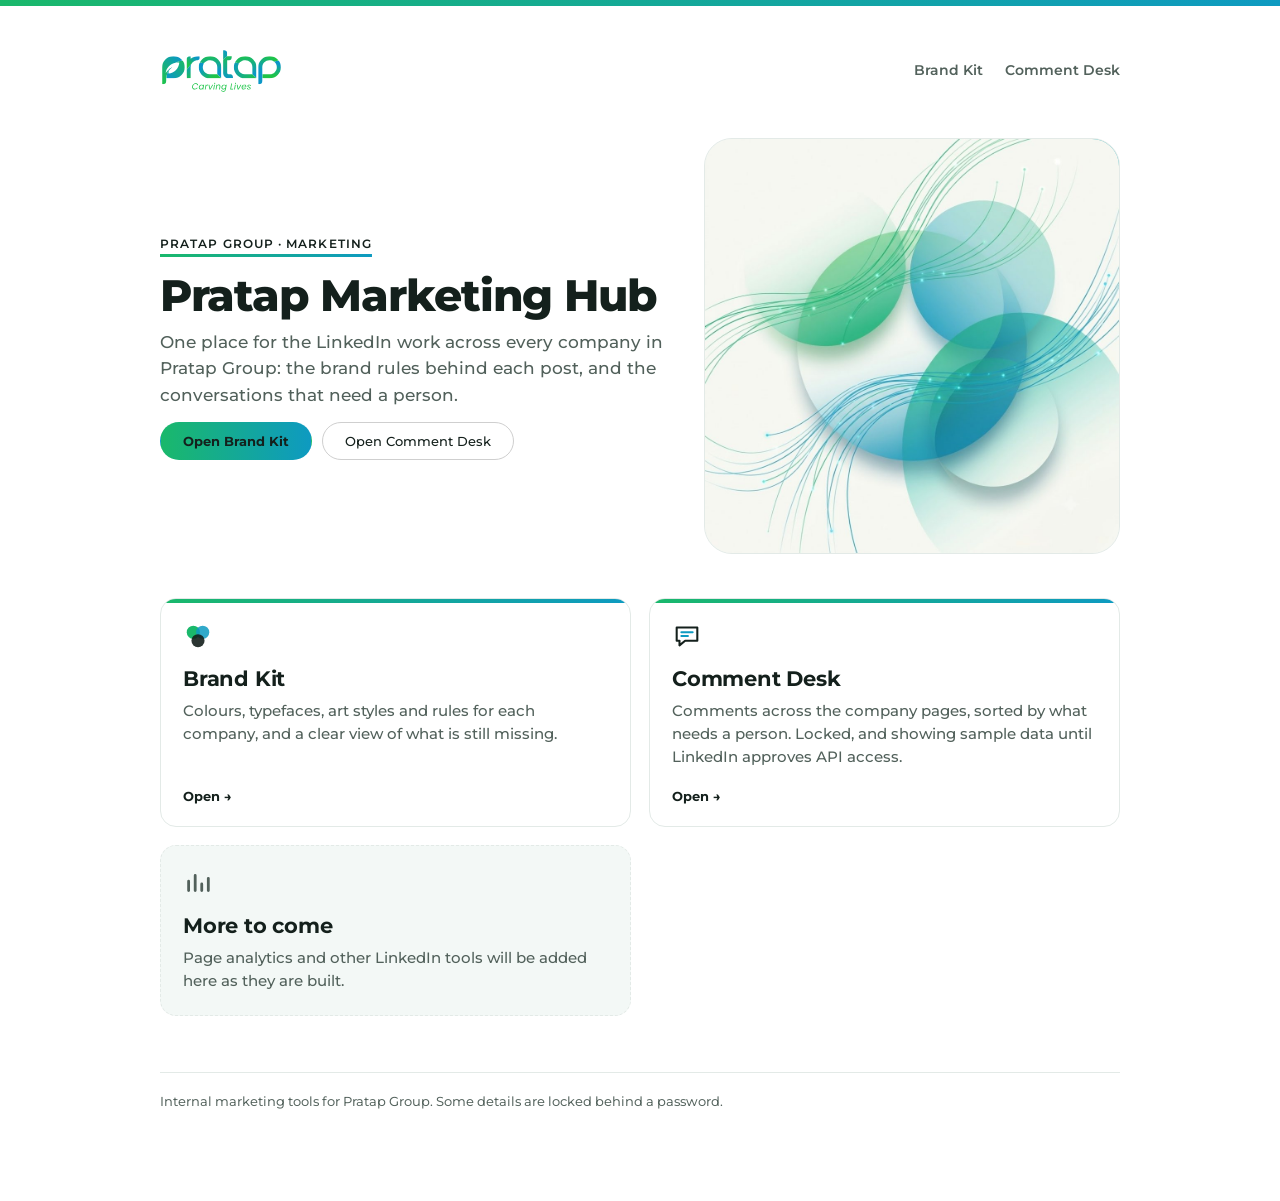
==== index.html @ a1825771 "Cache-bust assets Co-Authored-By: Claude Sonnet 5.5 <noreply@anthropic.com> Claude-Session: https://" ====
<!doctype html>
<html lang="en"><head><meta charset="utf-8"><meta name="viewport" content="width=device-width,initial-scale=1">
<title>Pratap Marketing Hub</title>
<meta name="robots" content="noindex">
<link rel="preconnect" href="https://fonts.googleapis.com"><link rel="preconnect" href="https://fonts.gstatic.com" crossorigin>
<link rel="stylesheet" href="https://fonts.googleapis.com/css2?family=IBM+Plex+Mono:wght@400;500&family=Montserrat:wght@400;500;600;700;800&display=swap">
<link rel="stylesheet" href="assets/site.css?v=3">
</head><body>
<nav class="nav" aria-label="Site"><a class="brand" href="index.html" aria-label="Pratap Marketing Hub home"><img src="assets/pratap-logo.svg?v=3" alt="Pratap Group, Carving Lives"><span class="sr">Marketing Hub</span></a><a href="brand-kit.html">Brand Kit</a><a href="comment-desk.html">Comment Desk</a></nav>
<main class="wrap">
 <section class="hero">
  <div>
   <span class="kicker">Pratap Group · Marketing</span>
   <h1>Pratap Marketing Hub</h1>
   <p class="sub">One place for the LinkedIn work across every company in Pratap Group: the brand rules behind each post, and the conversations that need a person.</p>
   <div class="actions"><a class="btn primary" href="brand-kit.html" style="text-decoration:none;padding:10px 22px">Open Brand Kit</a><a class="btn" href="comment-desk.html" style="text-decoration:none;padding:10px 22px">Open Comment Desk</a></div>
  </div>
  <div class="hero-art" aria-hidden="true"><i></i><i></i><i></i><i></i><img id="hero-img" src="assets/hero.jpg?v=3" alt="" onload="this.classList.add('ok')" onerror="this.remove()"></div>
 </section>
 <section class="grid2" aria-label="Pages">
  <a class="tile" href="brand-kit.html">
   <svg viewBox="0 0 32 32" fill="none" aria-hidden="true"><circle cx="11" cy="12" r="7" fill="#1AB86B"/><circle cx="21" cy="12" r="7" fill="#0E9AC1" opacity=".85"/><circle cx="16" cy="21" r="7" fill="#14201C" opacity=".9"/></svg>
   <h2>Brand Kit</h2>
   <p>Colours, typefaces, art styles and rules for each company, and a clear view of what is still missing.</p>
   <span class="go">Open →</span>
  </a>
  <a class="tile" href="comment-desk.html">
   <svg viewBox="0 0 32 32" fill="none" aria-hidden="true"><path d="M5 7h22v14H14l-6 5v-5H5z" stroke="#14201C" stroke-width="2.2" stroke-linejoin="round"/><path d="M10 12h12M10 16h7" stroke="#0E9AC1" stroke-width="2.2" stroke-linecap="round"/></svg>
   <h2>Comment Desk</h2>
   <p>Comments across the company pages, sorted by what needs a person. Locked, and showing sample data until LinkedIn approves API access.</p>
   <span class="go">Open →</span>
  </a>
  <div class="tile soon" aria-label="Coming later">
   <svg viewBox="0 0 32 32" fill="none" aria-hidden="true"><path d="M6 24V14M13 24V8M20 24V17M27 24V11" stroke="#52615B" stroke-width="3" stroke-linecap="round"/></svg>
   <h2>More to come</h2>
   <p>Page analytics and other LinkedIn tools will be added here as they are built.</p>
  </div>
 </section>
 <p class="foot">Internal marketing tools for Pratap Group. Some details are locked behind a password.</p>
</main>
</body></html>
---- assets/site.css ----
/* Layout concept: a single narrow reading column on white, like a long-form article. Serif for the words people wrote, sans for the controls, hairlines instead of boxes. One restrained green accent; red and amber appear only as small status dots. */
:root{
  color-scheme:light;
  --bg:#FFFFFF; --fg:#14201C; --muted:#52615B; --line:#E3EAE7; --soft:#F3F8F6; --chip:#EAF3EF;
  --green:#1AB86B; --azure:#0E9AC1; --grad:linear-gradient(90deg,#1AB86B,#0E9AC1);
  --accent:#1AB86B;
  --crit:#C2410C; --crit-bg:#FFF6F2;
  --warn:#A16207; --warn-bg:#FFFAEB;
  --ok:#0B7A47;
  --serif:"Telegraf","Montserrat",system-ui,sans-serif;
  --sans:"Telegraf","Montserrat",system-ui,sans-serif;
  --mono:"IBM Plex Mono",ui-monospace,monospace;
}
*{box-sizing:border-box}
body{
  margin:0; background:var(--bg); color:var(--fg);
  font:15px/1.55 var(--sans);
  padding-left:max(16px,env(safe-area-inset-left,0px));
  padding-right:max(16px,env(safe-area-inset-right,0px));
  padding-block:40px 80px;
}
.wrap{max-width:960px;margin:0 auto}
:focus-visible{outline:2px solid var(--fg);outline-offset:2px}
.top{padding-bottom:24px;border-bottom:1px solid var(--line)}
h1{font:700 38px/1.15 var(--serif);letter-spacing:-.02em;margin:0;text-wrap:balance}
.sub{font:400 19px/1.5 var(--serif);color:var(--muted);margin:10px 0 0;max-width:56ch}
.badge{display:inline-block;margin-top:14px;font:500 12px var(--mono);color:var(--muted)}
.badge::before{content:"";display:inline-block;width:6px;height:6px;border-radius:50%;background:var(--muted);margin-right:8px;vertical-align:middle}
.stats{display:flex;flex-wrap:wrap;gap:20px 40px;padding-block:24px;border-bottom:1px solid var(--line)}
.stat{min-width:0}
.stat b{display:block;font:600 34px/1.1 var(--serif);font-variant-numeric:tabular-nums}
.stat span{color:var(--muted);font-size:13px}
.stat.hot b{color:var(--crit)}
.chips{display:flex;flex-wrap:wrap;gap:2px 18px;padding-block:18px;border-bottom:1px solid var(--line);margin:0 0 8px}
.chip{font:500 14px var(--sans);background:none;color:var(--muted);border:0;border-bottom:2px solid transparent;padding:4px 0;cursor:pointer}
.chip span{font:12px var(--mono);margin-left:6px}
.chip:hover{color:var(--fg)}
.chip[aria-pressed="true"]{color:var(--fg);border-bottom-color:var(--fg)}
.cols{display:block}
.block-h{display:flex;flex-wrap:wrap;align-items:baseline;gap:4px 12px;margin-bottom:6px}
h2{font:700 24px/1.25 var(--serif);letter-spacing:-.01em;margin:0}
.count{font:500 13px var(--mono);color:var(--muted)}
.hint{color:var(--muted);font-size:14px;margin:0 0 4px;max-width:64ch}
.rows{border-top:1px solid var(--line)}
.row{padding:24px 0;border-bottom:1px solid var(--line)}
.empty{padding:20px 0;color:var(--muted)}
.meta{display:flex;flex-wrap:wrap;gap:6px 8px;align-items:center;font-size:13px;color:var(--muted)}
.meta strong{color:var(--fg);font-weight:600}
.who{margin:8px 0 0;font-size:13px;color:var(--muted)}
.text{font:400 19px/1.6 var(--serif);margin:12px 0;max-width:62ch;overflow-wrap:anywhere}
.pill{display:inline-flex;align-items:center;gap:7px;padding:2px 10px;border-radius:999px;font:500 12px var(--sans);background:var(--chip);color:var(--fg)}
.pill::before{content:"";width:6px;height:6px;border-radius:50%;background:var(--dot,var(--muted));flex:none}
.p-acc{--dot:#2F6FDE}
.p-ok{--dot:var(--ok)}
.p-warn{--dot:#D99A00}
.p-crit{--dot:var(--crit)}
.p-neu{--dot:#9A9A9A}
.dashed{background:none;border:1px dashed #BDBDBD}
.guide{display:grid;grid-template-columns:auto minmax(0,1fr);gap:4px 18px;font-size:14px;margin:14px 0;padding-top:12px;border-top:1px solid var(--line)}
.guide dt{color:var(--muted)}
.guide dd{margin:0}
.note{font-size:14px;border-radius:4px;padding:10px 14px;margin:12px 0;max-width:64ch}
.note.crit{background:var(--crit-bg);color:#7C2D12}
.note.warn{background:var(--warn-bg);color:#713F12}
.actions{display:flex;flex-wrap:wrap;gap:10px;align-items:center;margin-top:14px}
.btn{font:500 13px var(--sans);background:none;color:var(--fg);border:1px solid #CFCFCF;border-radius:999px;padding:6px 16px;cursor:pointer}
.btn:hover{border-color:var(--fg)}
.btn.primary{background:var(--fg);border-color:var(--fg);color:#FFFFFF}
.btn:disabled{opacity:.5;cursor:not-allowed}
.linkbtn{font:inherit;color:var(--fg);background:none;border:0;padding:0;text-decoration:underline;text-underline-offset:3px;cursor:pointer}
input[type=text],select,textarea{font:14px var(--sans);background:var(--bg);color:var(--fg);border:1px solid var(--line);border-radius:4px;padding:8px 12px;min-width:0}
input[type=text]:focus,select:focus,textarea:focus{border-color:var(--fg)}
input[type=text]{flex:1 1 220px}
textarea{width:100%;min-height:72px;resize:vertical;font:16px/1.5 var(--serif)}
.form{display:flex;flex-wrap:wrap;gap:10px;margin-top:12px}
.mono{font-family:var(--mono);font-size:12px}
details.fold{border-bottom:1px solid var(--line)}
details.fold>summary{padding:16px 0;cursor:pointer;display:flex;gap:12px;align-items:center;list-style:none}
details.fold>summary::-webkit-details-marker{display:none}
details.fold>summary::after{content:"+";margin-left:auto;color:var(--muted);font:400 20px/1 var(--sans)}
details.fold[open]>summary::after{content:"–"}
.frow{padding:10px 0;border-top:1px solid var(--line);display:grid;grid-template-columns:150px minmax(0,1fr) auto;gap:4px 14px;font-size:14px}
.frow span:nth-child(2){font-family:var(--serif);font-size:16px}
.frow .pg{color:var(--muted)}
.frow .cf{font:12px var(--mono);color:var(--muted)}
@media (max-width:560px){.frow{grid-template-columns:minmax(0,1fr)}}
.spot{padding-top:6px}
.spot-item{padding:18px 0;border-top:1px solid var(--line)}
.spot-item:first-of-type{border-top:0}
.scroll{overflow-x:auto;border-top:1px solid var(--line)}
table{border-collapse:collapse;width:100%;min-width:640px;font-size:14px}
th{font:600 11px var(--sans);text-transform:uppercase;letter-spacing:.07em;color:var(--muted);text-align:left;padding:12px 12px 12px 0;border-bottom:1px solid var(--line)}
td{padding:12px 12px 12px 0;border-bottom:1px solid var(--line);vertical-align:top}
aside{margin-top:44px;border-top:1px solid var(--line)}
aside .panel{border-bottom:1px solid var(--line)}
aside summary{padding:18px 0;cursor:pointer;font:700 20px var(--serif);list-style:none;display:flex;align-items:center}
aside summary::-webkit-details-marker{display:none}
aside summary::after{content:"+";margin-left:auto;color:var(--muted);font:400 20px/1 var(--sans)}
aside details[open]>summary::after{content:"–"}
aside .pbody{padding:0 0 22px;font-size:14px}
.kws{display:flex;flex-wrap:wrap;gap:8px;margin:12px 0}
.kw{display:inline-flex;align-items:center;gap:4px;background:var(--chip);color:var(--fg);border-radius:999px;padding:2px 4px 2px 12px;font-size:13px;font-weight:500}
.kw button{border:0;background:none;color:var(--muted);cursor:pointer;font-size:16px;line-height:1;padding:0 8px}
.kw button:hover{color:var(--fg)}
.lib-entry{margin-top:14px}
.lib-entry label{display:block;font-weight:600;margin-bottom:6px}
ul.rules{margin:10px 0 0;padding-left:18px;display:grid;gap:8px}
@media (max-width:560px){h1{font-size:30px}.text{font-size:18px}}
.block{margin-top:0}
details.sec{border-bottom:1px solid var(--line);padding:22px 0}
details.sec>summary{list-style:none;cursor:pointer;margin-bottom:0}
details.sec>summary::-webkit-details-marker{display:none}
details.sec[open]>summary{margin-bottom:6px}
.tog{margin-left:auto;align-self:center;font:500 13px var(--sans);border:1px solid #CFCFCF;border-radius:999px;padding:4px 14px}
.tog::after{content:"Expand"}
details.sec[open] .tog::after{content:"Collapse"}
details.sec>summary:hover .tog{border-color:var(--fg)}
details.sec>summary:focus-visible{outline:2px solid var(--fg);outline-offset:4px}
.sw{display:inline-block;width:14px;height:14px;border-radius:3px;border:1px solid #D4D4D4;vertical-align:-2px;margin-right:8px}
.clist{list-style:none;margin:6px 0 0;padding:0;display:grid;gap:6px}
.clist li{display:grid;grid-template-columns:minmax(0,1fr) auto;gap:2px 14px;font-size:14px}
.clist .role{color:var(--muted);grid-column:1/-1;margin-left:22px;font-size:13px}
.crow{display:flex;flex-wrap:wrap;gap:8px;margin-top:8px}
.crow input{flex:1 1 120px}
.crow input.hex{flex:0 1 110px;font-family:var(--mono)}
.fld{display:block;margin-top:16px}
.fld>span{display:block;font:600 11px var(--sans);text-transform:uppercase;letter-spacing:.07em;color:var(--muted);margin-bottom:6px}
.fld textarea{font:15px/1.5 var(--sans)}
.fld select{width:100%}
.lead{font:400 15px/1.6 var(--serif);color:var(--muted);max-width:62ch;margin:6px 0 0}
.glist{list-style:none;margin:10px 0 0;padding:0;border-top:1px solid var(--line)}
.glist li{display:flex;gap:12px;align-items:baseline;padding:12px 0;border-bottom:1px solid var(--line);font:400 17px/1.5 var(--serif)}
.glist li span{flex:1;min-width:0;overflow-wrap:anywhere}
.glist .x{font:500 13px var(--sans);color:var(--muted);background:none;border:0;cursor:pointer;text-decoration:underline;text-underline-offset:3px}
.glist .x:hover{color:var(--crit)}
.glist small{font:500 11px var(--mono);color:var(--muted)}
.src{font-size:13px;color:var(--muted);margin-top:14px}
.navl{font-size:13px;margin-top:14px}
.navl a{color:var(--fg)}
ul.plain{margin:6px 0 0;padding-left:18px;display:grid;gap:5px;font-size:14px}
.sec-sub{font:600 11px var(--sans);text-transform:uppercase;letter-spacing:.07em;color:var(--muted);margin:18px 0 4px}

.nav{display:flex;flex-wrap:wrap;gap:6px 22px;max-width:960px;margin:0 auto 28px;font:500 14px var(--sans)}
.nav a{color:var(--muted);text-decoration:none;padding:4px 0;border-bottom:2px solid transparent}
.nav a:hover{color:var(--fg)}
.nav a[aria-current="page"]{color:var(--fg);border-bottom-color:var(--fg)}
.nav .brand{color:var(--fg);font:700 16px var(--serif);margin-right:auto;border:0}
.lockbar{max-width:960px;margin:0 auto 24px;padding:12px 14px;background:var(--soft);border-radius:6px;display:flex;flex-wrap:wrap;gap:10px;align-items:center;font-size:14px}
.lockbar strong{font-weight:600}
.lockbar input[type=password]{font:14px var(--sans);flex:1 1 180px;min-width:0;border:1px solid var(--line);border-radius:4px;padding:8px 12px;background:var(--bg);color:var(--fg)}
.lockbar .msg{flex-basis:100%;font:12px var(--mono);color:var(--crit)}
.blur{filter:blur(6px);user-select:none;pointer-events:none;color:var(--muted)}
.blurbox{margin:10px 0;padding:12px 0}
.cards{border-top:1px solid var(--line);margin-top:28px}
.card{display:block;padding:22px 0;border-bottom:1px solid var(--line);color:inherit;text-decoration:none}
.card h2{margin:0 0 4px}
.card p{margin:0;color:var(--muted);font:400 17px/1.5 var(--serif);max-width:56ch}
.card:hover h2{text-decoration:underline;text-underline-offset:4px}
iframe#desk{width:100%;border:0;display:block;min-height:600px}
.linkbtn{text-align:left}

/* Pratap Group theme */
body{font-size:14.5px;font-weight:450;position:relative}
body::before{content:"";position:fixed;inset:0 0 auto;height:6px;background:var(--grad);z-index:20}
body{padding-block:48px 90px}
h1{font:800 40px/1.1 var(--serif);letter-spacing:-.025em}
h2{font:700 21px/1.3 var(--serif);letter-spacing:-.01em}
.sub{font:500 17px/1.55 var(--sans);color:var(--muted)}
.lead{font:500 15px/1.6 var(--sans)}
.text{font:500 16px/1.65 var(--sans)}
.glist li{font:500 15px/1.55 var(--sans)}
.card p{font:500 15px/1.6 var(--sans)}
.stat b{font:700 32px/1.1 var(--serif)}
.fld textarea,textarea{font:14px/1.5 var(--sans)}
aside summary{font:700 18px var(--serif)}
.btn.primary{background:var(--grad);border-color:transparent;color:var(--fg);font-weight:700}
.btn.primary:hover{filter:brightness(.95)}
.badge::before{background:var(--green)}
.nav{align-items:center;margin-bottom:32px}
.nav .brand{display:flex;align-items:center;border:0;margin-right:auto;padding:0}
.nav .brand img{height:46px;width:auto;display:block}
.nav a:not(.brand){font-weight:600}
.nav a[aria-current="page"]{border-bottom-color:var(--green)}
.lockbar{background:var(--soft);border:1px solid var(--line)}
.hero{display:grid;grid-template-columns:minmax(0,1.1fr) minmax(0,.9fr);gap:36px;align-items:center;padding-block:12px 36px}
.hero h1{font-size:44px}
.kicker{display:inline-block;font:600 12px var(--sans);letter-spacing:.09em;text-transform:uppercase;padding-bottom:6px;margin-bottom:14px;background:var(--grad) bottom/100% 3px no-repeat}
.hero-art{position:relative;aspect-ratio:1/1;max-width:100%;border-radius:28px;background:var(--soft);overflow:hidden;border:1px solid var(--line)}
.hero-art i{position:absolute;border-radius:50%;background:var(--grad)}
.hero-art i:nth-child(1){width:70%;aspect-ratio:1;right:-12%;top:-10%;opacity:.95}
.hero-art i:nth-child(2){width:38%;aspect-ratio:1;left:8%;bottom:10%;background:var(--azure);opacity:.9}
.hero-art i:nth-child(3){width:20%;aspect-ratio:1;left:40%;top:40%;background:var(--green);opacity:.95}
.hero-art i:nth-child(4){width:12%;aspect-ratio:1;left:14%;top:14%;background:var(--fg);opacity:1}
.hero-art img{position:absolute;inset:0;width:100%;height:100%;object-fit:cover;display:none}
.hero-art img.ok{display:block}
.grid2{display:grid;grid-template-columns:repeat(2,minmax(0,1fr));gap:18px;margin-top:8px}
.tile{display:flex;flex-direction:column;gap:8px;padding:22px;border:1px solid var(--line);border-radius:16px;color:inherit;text-decoration:none;position:relative;overflow:hidden;background:var(--bg)}
.tile::before{content:"";position:absolute;inset:0 0 auto;height:4px;background:var(--grad)}
.tile:hover{border-color:var(--fg)}
.tile h2{margin:6px 0 0}
.tile p{margin:0;color:var(--muted);font-weight:500;font-size:14.5px;line-height:1.6}
.tile .go{margin-top:auto;padding-top:10px;font:700 13px var(--sans)}
.tile.soon{background:var(--soft);border-style:dashed}
.tile.soon::before{display:none}
.tile.soon:hover{border-color:var(--line)}
.tile svg{width:30px;height:30px}
.foot{max-width:960px;margin:56px auto 0;padding-top:18px;border-top:1px solid var(--line);color:var(--muted);font-size:13px}
@media (max-width:640px){.hero{grid-template-columns:minmax(0,1fr)}.hero h1{font-size:34px}.grid2{grid-template-columns:minmax(0,1fr)}h1{font-size:32px}.nav .brand img{height:38px}}
.sr{position:absolute;width:1px;height:1px;overflow:hidden;clip:rect(0 0 0 0)}
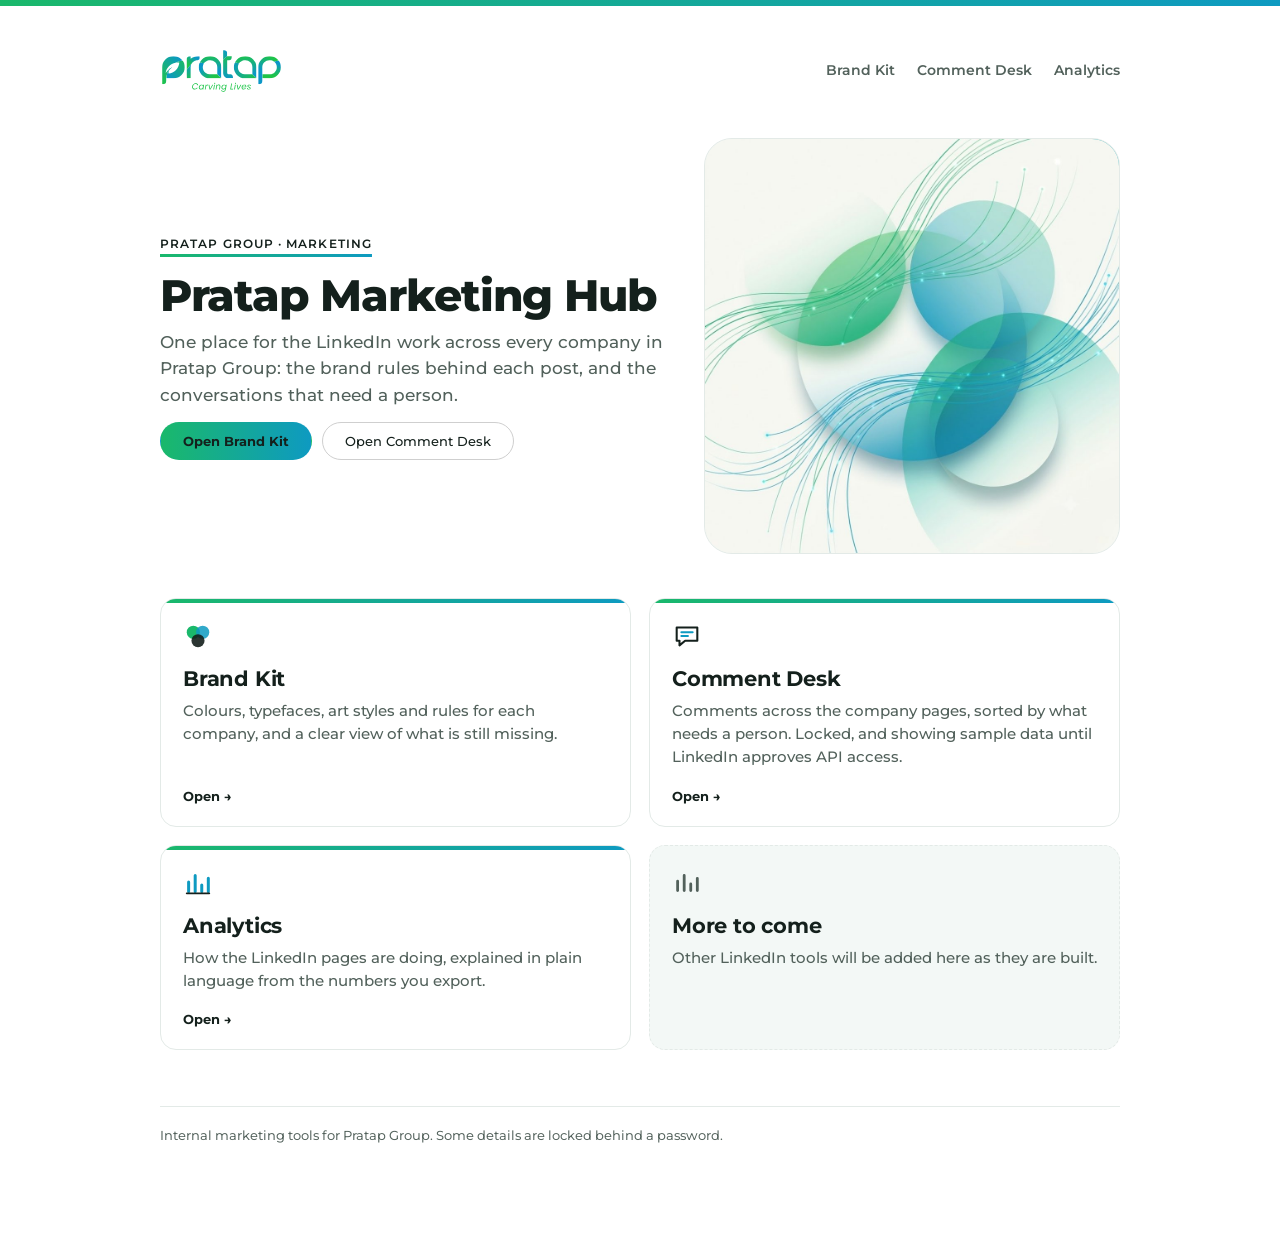
==== commit 89eb93f7: "Add LinkedIn Analytics page Co-Authored-By: Claude Sonnet 5.5 <noreply@anthropic.com> Claude-Session" ====
--- a/index.html
+++ b/index.html
@@ -4,9 +4,9 @@
 <meta name="robots" content="noindex">
 <link rel="preconnect" href="https://fonts.googleapis.com"><link rel="preconnect" href="https://fonts.gstatic.com" crossorigin>
 <link rel="stylesheet" href="https://fonts.googleapis.com/css2?family=IBM+Plex+Mono:wght@400;500&family=Montserrat:wght@400;500;600;700;800&display=swap">
-<link rel="stylesheet" href="assets/site.css?v=3">
+<link rel="stylesheet" href="assets/site.css?v=5">
 </head><body>
-<nav class="nav" aria-label="Site"><a class="brand" href="index.html" aria-label="Pratap Marketing Hub home"><img src="assets/pratap-logo.svg?v=3" alt="Pratap Group, Carving Lives"><span class="sr">Marketing Hub</span></a><a href="brand-kit.html">Brand Kit</a><a href="comment-desk.html">Comment Desk</a></nav>
+<nav class="nav" aria-label="Site"><a class="brand" href="index.html" aria-label="Pratap Marketing Hub home"><img src="assets/pratap-logo.svg?v=4" alt="Pratap Group, Carving Lives"><span class="sr">Marketing Hub</span></a><a href="brand-kit.html">Brand Kit</a><a href="comment-desk.html">Comment Desk</a><a href="analytics.html">Analytics</a></nav>
 <main class="wrap">
  <section class="hero">
   <div>
@@ -15,7 +15,7 @@
    <p class="sub">One place for the LinkedIn work across every company in Pratap Group: the brand rules behind each post, and the conversations that need a person.</p>
    <div class="actions"><a class="btn primary" href="brand-kit.html" style="text-decoration:none;padding:10px 22px">Open Brand Kit</a><a class="btn" href="comment-desk.html" style="text-decoration:none;padding:10px 22px">Open Comment Desk</a></div>
   </div>
-  <div class="hero-art" aria-hidden="true"><i></i><i></i><i></i><i></i><img id="hero-img" src="assets/hero.jpg?v=3" alt="" onload="this.classList.add('ok')" onerror="this.remove()"></div>
+  <div class="hero-art" aria-hidden="true"><i></i><i></i><i></i><i></i><img id="hero-img" src="assets/hero.jpg?v=4" alt="" onload="this.classList.add('ok')" onerror="this.remove()"></div>
  </section>
  <section class="grid2" aria-label="Pages">
   <a class="tile" href="brand-kit.html">
@@ -30,10 +30,16 @@
    <p>Comments across the company pages, sorted by what needs a person. Locked, and showing sample data until LinkedIn approves API access.</p>
    <span class="go">Open →</span>
   </a>
+  <a class="tile" href="analytics.html">
+   <svg viewBox="0 0 32 32" fill="none" aria-hidden="true"><path d="M6 25V15M13 25V8M20 25V18M27 25V11" stroke="#0E9AC1" stroke-width="3.2" stroke-linecap="round"/><path d="M4 27h24" stroke="#14201C" stroke-width="2" stroke-linecap="round"/></svg>
+   <h2>Analytics</h2>
+   <p>How the LinkedIn pages are doing, explained in plain language from the numbers you export.</p>
+   <span class="go">Open →</span>
+  </a>
   <div class="tile soon" aria-label="Coming later">
    <svg viewBox="0 0 32 32" fill="none" aria-hidden="true"><path d="M6 24V14M13 24V8M20 24V17M27 24V11" stroke="#52615B" stroke-width="3" stroke-linecap="round"/></svg>
    <h2>More to come</h2>
-   <p>Page analytics and other LinkedIn tools will be added here as they are built.</p>
+   <p>Other LinkedIn tools will be added here as they are built.</p>
   </div>
  </section>
  <p class="foot">Internal marketing tools for Pratap Group. Some details are locked behind a password.</p>
--- a/assets/site.css
+++ b/assets/site.css
@@ -208,3 +208,14 @@
 .foot{max-width:960px;margin:56px auto 0;padding-top:18px;border-top:1px solid var(--line);color:var(--muted);font-size:13px}
 @media (max-width:640px){.hero{grid-template-columns:minmax(0,1fr)}.hero h1{font-size:34px}.grid2{grid-template-columns:minmax(0,1fr)}h1{font-size:32px}.nav .brand img{height:38px}}
 .sr{position:absolute;width:1px;height:1px;overflow:hidden;clip:rect(0 0 0 0)}
+.muted{color:var(--muted)}
+.drop{border:1.5px dashed #B9C9C2;border-radius:16px;padding:22px;display:flex;flex-wrap:wrap;gap:12px 16px;align-items:center;background:var(--soft);margin-top:14px}
+.drop.over{border-color:var(--green);background:#EAF8F1}
+.drop select{font:14px var(--sans);padding:9px 12px;border:1px solid var(--line);border-radius:6px;background:var(--bg);color:var(--fg);min-width:200px}
+.drop .grow{flex:1 1 220px;min-width:0;color:var(--muted);font-size:14px}
+.filebtn{position:relative;overflow:hidden;display:inline-block}
+.filebtn input{position:absolute;inset:0;opacity:0;cursor:pointer;width:100%}
+.warnbadge{display:inline-block;margin-top:14px;font:600 12px var(--sans);padding:3px 12px;border-radius:999px;background:var(--warn-bg);color:#713F12}
+.gloss dt{font-weight:700;margin-top:14px}
+.gloss dd{margin:2px 0 0;color:var(--muted);max-width:64ch}
+[hidden]{display:none!important}
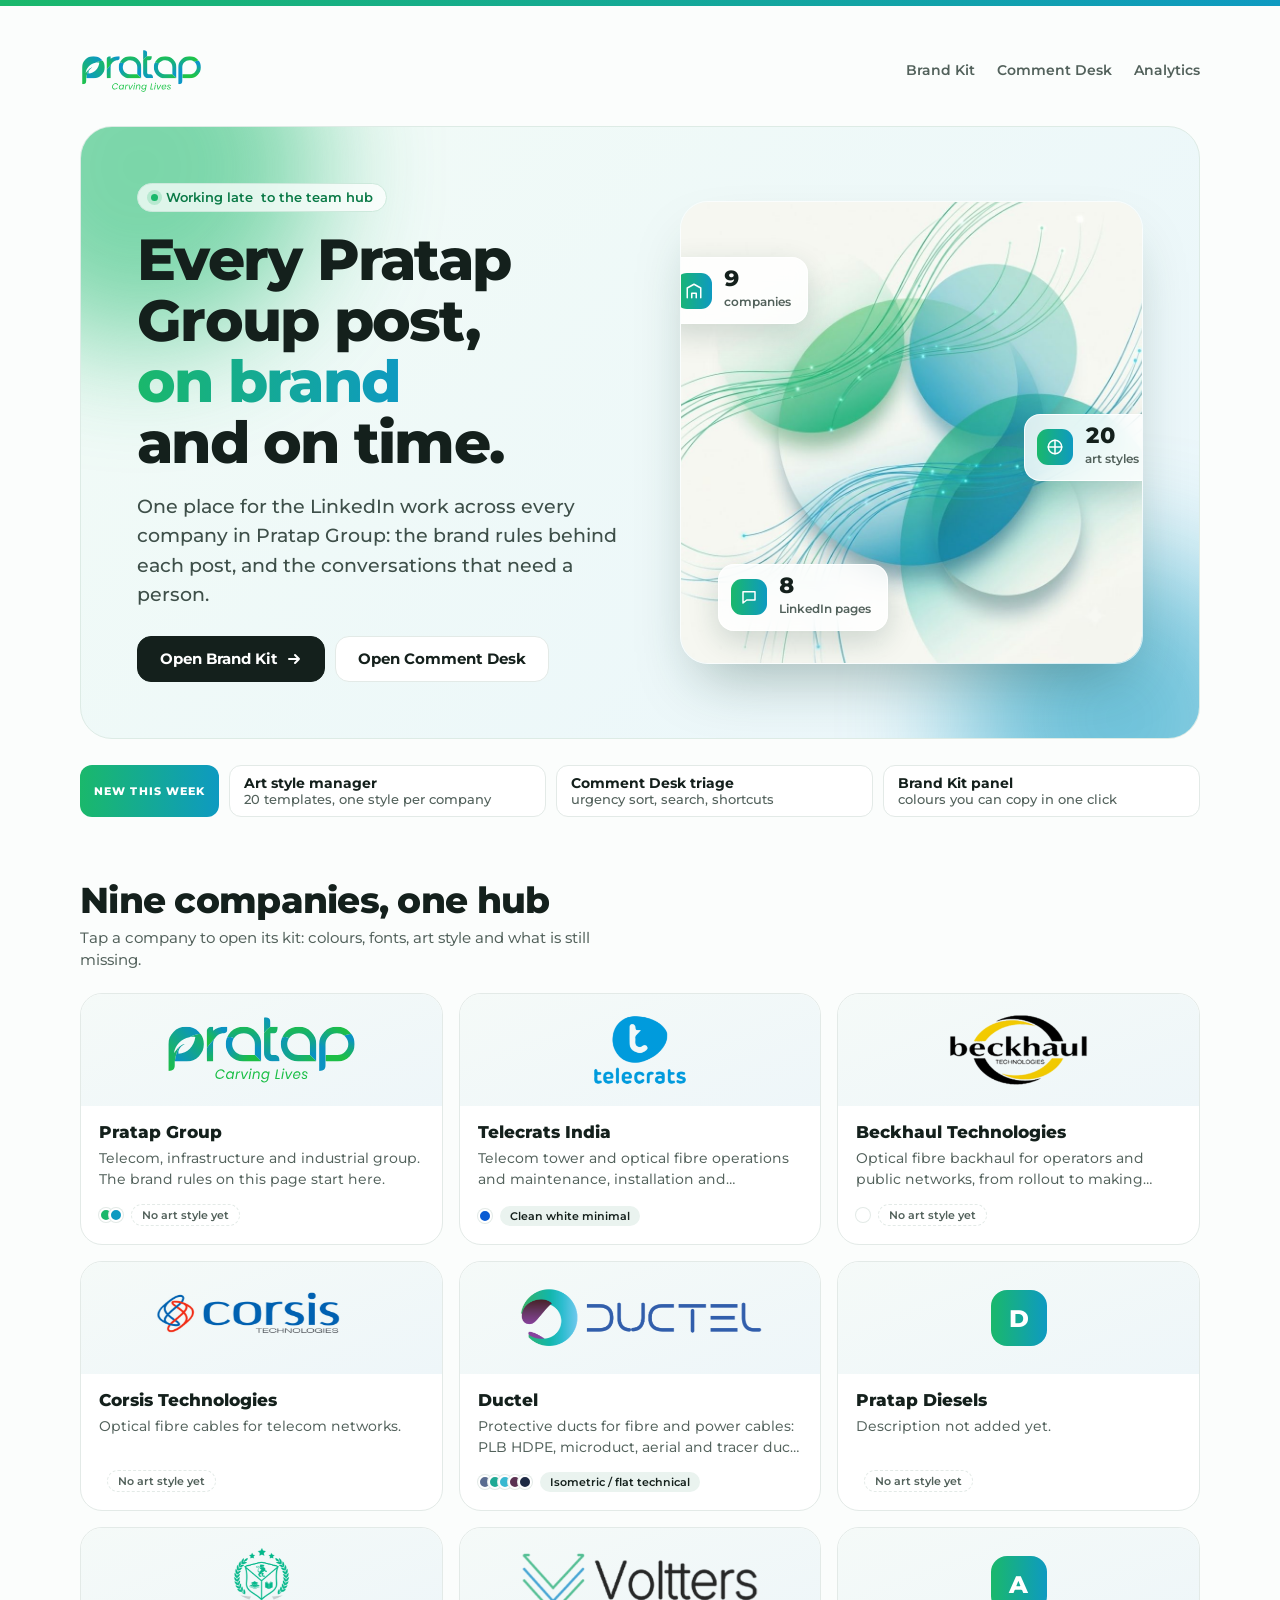
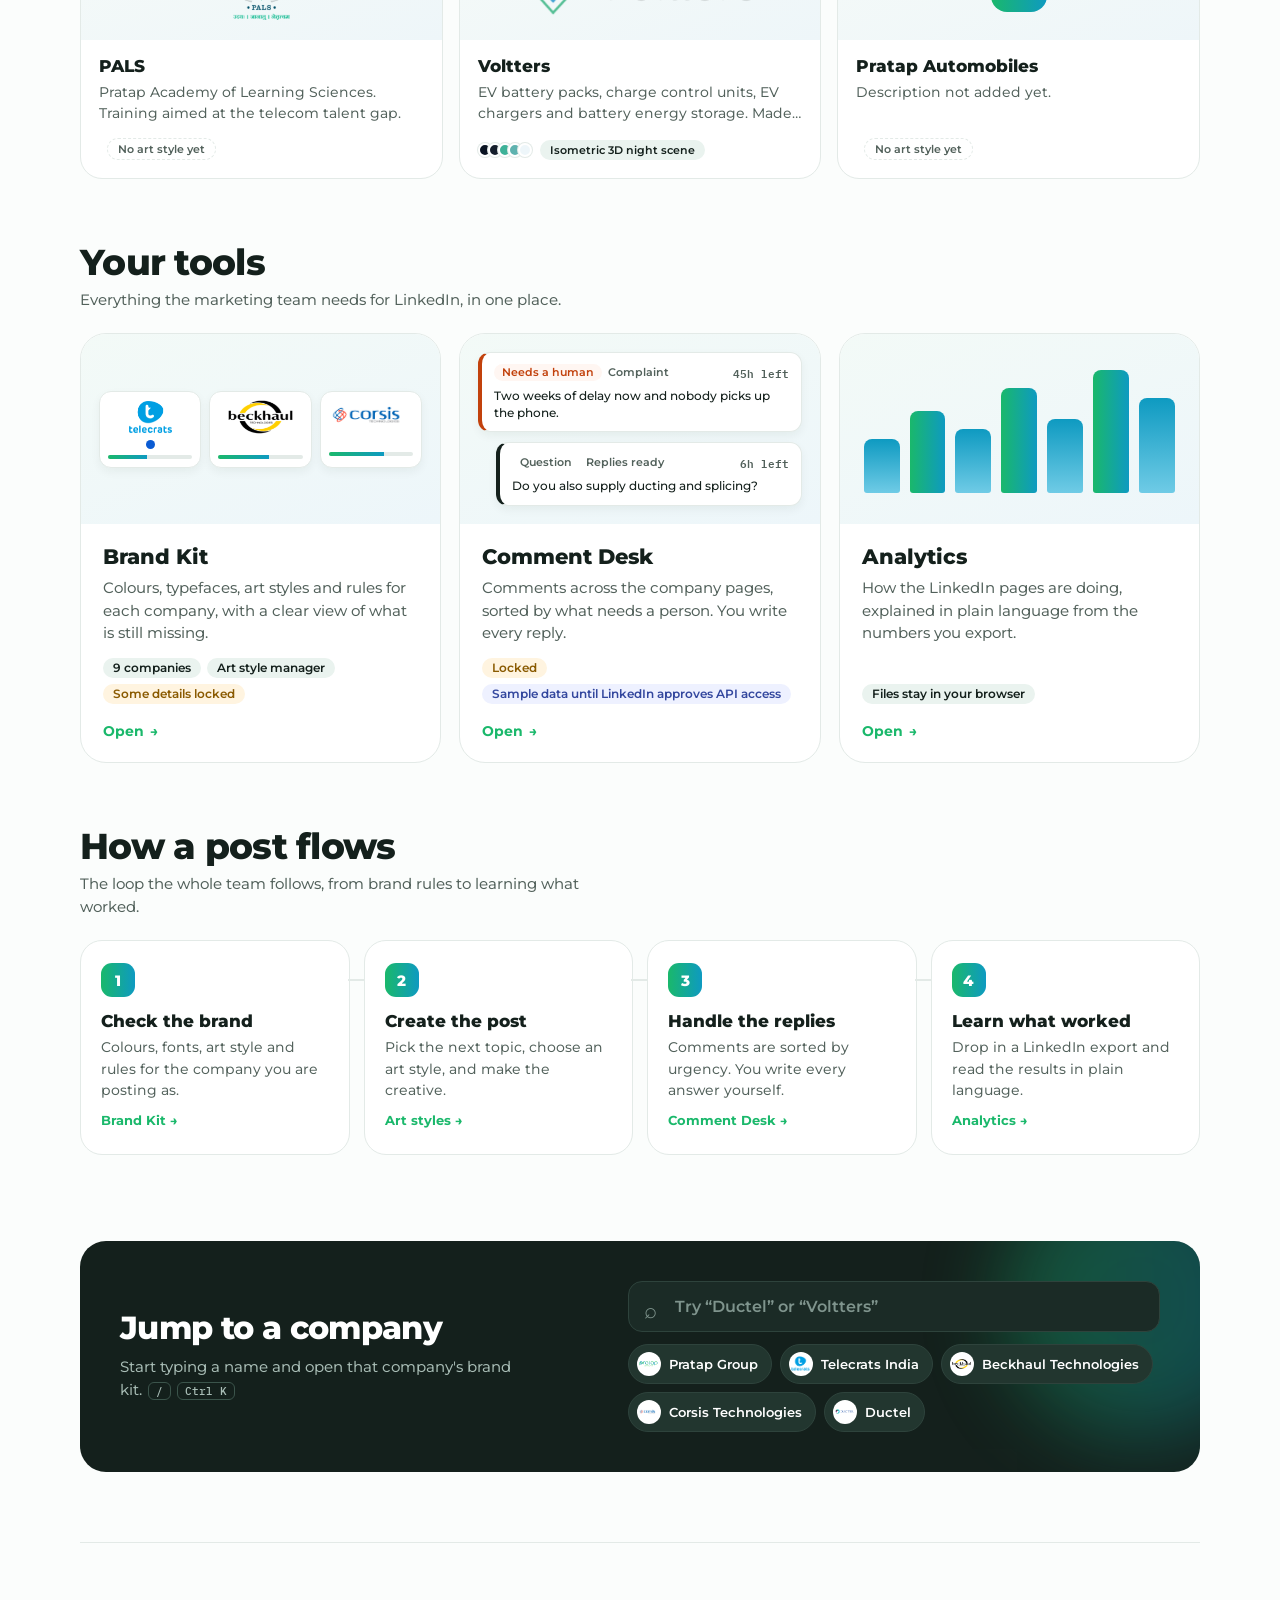
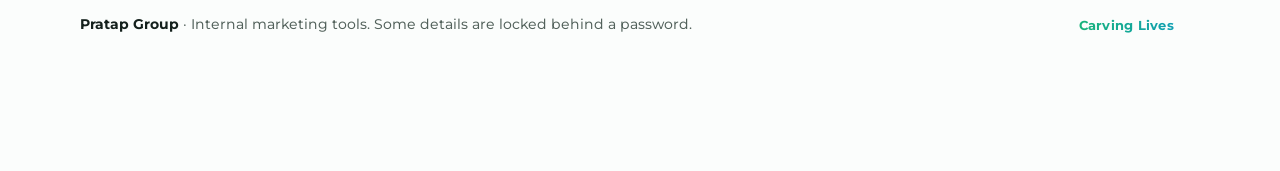
==== commit e7a5816e: "Home: company grid, what's new strip, resume chip, share meta, Ctrl+K, mobile nav fix, #art deep lin" ====
--- a/index.html
+++ b/index.html
@@ -2,46 +2,111 @@
 <html lang="en"><head><meta charset="utf-8"><meta name="viewport" content="width=device-width,initial-scale=1">
 <title>Pratap Marketing Hub</title>
 <meta name="robots" content="noindex">
+<meta name="description" content="One place for the LinkedIn work across every Pratap Group company: brand rules, comments that need a person, and results in plain language.">
+<meta name="theme-color" content="#1AB86B">
+<meta property="og:type" content="website"><meta property="og:title" content="Pratap Marketing Hub"><meta property="og:description" content="Every Pratap Group post, on brand and on time. Brand Kit, Comment Desk and Analytics in one place.">
+<meta property="og:image" content="https://sharmaxhimanshu1-arch.github.io/pratap-marketing-hub/assets/hero.jpg"><meta name="twitter:card" content="summary_large_image">
+<link rel="icon" href="data:image/svg+xml,%3Csvg xmlns='http://www.w3.org/2000/svg' viewBox='0 0 64 64'%3E%3Cdefs%3E%3ClinearGradient id='g' x1='0' x2='1'%3E%3Cstop offset='0' stop-color='%231AB86B'/%3E%3Cstop offset='1' stop-color='%230E9AC1'/%3E%3C/linearGradient%3E%3C/defs%3E%3Crect width='64' height='64' rx='16' fill='url(%23g)'/%3E%3Cpath d='M22 48V16h13a10 10 0 010 20H22' fill='none' stroke='white' stroke-width='7' stroke-linecap='round' stroke-linejoin='round'/%3E%3C/svg%3E">
 <link rel="preconnect" href="https://fonts.googleapis.com"><link rel="preconnect" href="https://fonts.gstatic.com" crossorigin>
 <link rel="stylesheet" href="https://fonts.googleapis.com/css2?family=IBM+Plex+Mono:wght@400;500&family=Montserrat:wght@400;500;600;700;800&display=swap">
-<link rel="stylesheet" href="assets/site.css?v=5">
-</head><body>
+<link rel="stylesheet" href="assets/site.css?v=8">
+<link rel="stylesheet" href="assets/home.css?v=3">
+</head><body class="home">
 <nav class="nav" aria-label="Site"><a class="brand" href="index.html" aria-label="Pratap Marketing Hub home"><img src="assets/pratap-logo.svg?v=4" alt="Pratap Group, Carving Lives"><span class="sr">Marketing Hub</span></a><a href="brand-kit.html">Brand Kit</a><a href="comment-desk.html">Comment Desk</a><a href="analytics.html">Analytics</a></nav>
 <main class="wrap">
- <section class="hero">
+ <section class="h-hero">
   <div>
-   <span class="kicker">Pratap Group · Marketing</span>
-   <h1>Pratap Marketing Hub</h1>
-   <p class="sub">One place for the LinkedIn work across every company in Pratap Group: the brand rules behind each post, and the conversations that need a person.</p>
-   <div class="actions"><a class="btn primary" href="brand-kit.html" style="text-decoration:none;padding:10px 22px">Open Brand Kit</a><a class="btn" href="comment-desk.html" style="text-decoration:none;padding:10px 22px">Open Comment Desk</a></div>
+   <span class="hi"><i></i><span id="greet">Welcome</span> to the team hub</span>
+   <h1>Every Pratap Group post, <em>on brand</em> and on time.</h1>
+   <p class="lead">One place for the LinkedIn work across every company in Pratap Group: the brand rules behind each post, and the conversations that need a person.</p>
+   <a class="resume" id="resume" href="#" hidden><span class="rdot"></span><span>Continue where you left off: <b id="rlabel"></b></span><svg viewBox="0 0 16 16" fill="none" stroke="currentColor" stroke-width="2" stroke-linecap="round" stroke-linejoin="round"><path d="M3 8h10M9 4l4 4-4 4"/></svg></a>
+   <div class="h-cta">
+    <a class="hbtn pri" href="brand-kit.html">Open Brand Kit <svg viewBox="0 0 16 16" fill="none" stroke="currentColor" stroke-width="2" stroke-linecap="round" stroke-linejoin="round"><path d="M3 8h10M9 4l4 4-4 4"/></svg></a>
+    <a class="hbtn" href="comment-desk.html">Open Comment Desk</a>
+   </div>
   </div>
-  <div class="hero-art" aria-hidden="true"><i></i><i></i><i></i><i></i><img id="hero-img" src="assets/hero.jpg?v=4" alt="" onload="this.classList.add('ok')" onerror="this.remove()"></div>
- </section>
- <section class="grid2" aria-label="Pages">
-  <a class="tile" href="brand-kit.html">
-   <svg viewBox="0 0 32 32" fill="none" aria-hidden="true"><circle cx="11" cy="12" r="7" fill="#1AB86B"/><circle cx="21" cy="12" r="7" fill="#0E9AC1" opacity=".85"/><circle cx="16" cy="21" r="7" fill="#14201C" opacity=".9"/></svg>
-   <h2>Brand Kit</h2>
-   <p>Colours, typefaces, art styles and rules for each company, and a clear view of what is still missing.</p>
-   <span class="go">Open →</span>
-  </a>
-  <a class="tile" href="comment-desk.html">
-   <svg viewBox="0 0 32 32" fill="none" aria-hidden="true"><path d="M5 7h22v14H14l-6 5v-5H5z" stroke="#14201C" stroke-width="2.2" stroke-linejoin="round"/><path d="M10 12h12M10 16h7" stroke="#0E9AC1" stroke-width="2.2" stroke-linecap="round"/></svg>
-   <h2>Comment Desk</h2>
-   <p>Comments across the company pages, sorted by what needs a person. Locked, and showing sample data until LinkedIn approves API access.</p>
-   <span class="go">Open →</span>
-  </a>
-  <a class="tile" href="analytics.html">
-   <svg viewBox="0 0 32 32" fill="none" aria-hidden="true"><path d="M6 25V15M13 25V8M20 25V18M27 25V11" stroke="#0E9AC1" stroke-width="3.2" stroke-linecap="round"/><path d="M4 27h24" stroke="#14201C" stroke-width="2" stroke-linecap="round"/></svg>
-   <h2>Analytics</h2>
-   <p>How the LinkedIn pages are doing, explained in plain language from the numbers you export.</p>
-   <span class="go">Open →</span>
-  </a>
-  <div class="tile soon" aria-label="Coming later">
-   <svg viewBox="0 0 32 32" fill="none" aria-hidden="true"><path d="M6 24V14M13 24V8M20 24V17M27 24V11" stroke="#52615B" stroke-width="3" stroke-linecap="round"/></svg>
-   <h2>More to come</h2>
-   <p>Other LinkedIn tools will be added here as they are built.</p>
+  <div class="h-art" aria-hidden="true">
+   <img src="assets/hero.jpg?v=4" alt="">
+   <div class="glass g1"><span class="gi"><svg viewBox="0 0 24 24" fill="none" stroke="currentColor" stroke-width="2" stroke-linecap="round" stroke-linejoin="round"><path d="M3 21V8l9-5 9 5v13M9 21v-6h6v6"/></svg></span><div><b id="n-co">9</b><span>companies</span></div></div>
+   <div class="glass g2"><span class="gi"><svg viewBox="0 0 24 24" fill="none" stroke="currentColor" stroke-width="2" stroke-linecap="round" stroke-linejoin="round"><circle cx="12" cy="12" r="9"/><path d="M12 3v18M3 12h18"/></svg></span><div><b id="n-st">20</b><span>art styles</span></div></div>
+   <div class="glass g3"><span class="gi"><svg viewBox="0 0 24 24" fill="none" stroke="currentColor" stroke-width="2" stroke-linecap="round" stroke-linejoin="round"><path d="M4 5h16v11H9l-5 4z"/></svg></span><div><b>8</b><span>LinkedIn pages</span></div></div>
   </div>
  </section>
- <p class="foot">Internal marketing tools for Pratap Group. Some details are locked behind a password.</p>
+
+ <section class="new rv" aria-label="What is new">
+  <span class="nt">New this week</span>
+  <a href="brand-kit.html#art"><b>Art style manager</b> 20 templates, one style per company</a>
+  <a href="comment-desk.html"><b>Comment Desk triage</b> urgency sort, search, shortcuts</a>
+  <a href="brand-kit.html"><b>Brand Kit panel</b> colours you can copy in one click</a>
+ </section>
+
+ <div class="sh rv" id="companies"><div><h2>Nine companies, one hub</h2><p>Tap a company to open its kit: colours, fonts, art style and what is still missing.</p></div></div>
+ <section class="cgrid" id="cgrid" aria-label="Companies in Pratap Group"></section>
+
+ <div class="sh rv"><div><h2>Your tools</h2><p>Everything the marketing team needs for LinkedIn, in one place.</p></div></div>
+ <section class="tools" aria-label="Tools">
+  <a class="tool rv" href="brand-kit.html">
+   <div class="prev"><div class="mk" id="mk-prev" aria-hidden="true"></div></div>
+   <div class="tbody"><h3>Brand Kit</h3><p>Colours, typefaces, art styles and rules for each company, with a clear view of what is still missing.</p><div class="tags"><span class="tag">9 companies</span><span class="tag">Art style manager</span><span class="tag lock">Some details locked</span></div><span class="tgo">Open <span>→</span></span></div>
+  </a>
+  <a class="tool rv d1" href="comment-desk.html">
+   <div class="prev" aria-hidden="true"><div class="cm"><div><span class="pl">Needs a human</span><span>Complaint</span><span class="tm">45h left</span></div><p>Two weeks of delay now and nobody picks up the phone.</p></div><div class="cm b"><div><span class="pl">Question</span><span>Replies ready</span><span class="tm">6h left</span></div><p>Do you also supply ducting and splicing?</p></div></div>
+   <div class="tbody"><h3>Comment Desk</h3><p>Comments across the company pages, sorted by what needs a person. You write every reply.</p><div class="tags"><span class="tag lock">Locked</span><span class="tag samp">Sample data until LinkedIn approves API access</span></div><span class="tgo">Open <span>→</span></span></div>
+  </a>
+  <a class="tool rv d2" href="analytics.html">
+   <div class="prev" aria-hidden="true"><div class="an"><b style="height:42%"></b><b style="height:64%"></b><b style="height:50%"></b><b style="height:82%"></b><b style="height:58%"></b><b style="height:96%"></b><b style="height:74%"></b></div></div>
+   <div class="tbody"><h3>Analytics</h3><p>How the LinkedIn pages are doing, explained in plain language from the numbers you export.</p><div class="tags"><span class="tag">Files stay in your browser</span></div><span class="tgo">Open <span>→</span></span></div>
+  </a>
+ </section>
+
+ <div class="sh rv"><div><h2>How a post flows</h2><p>The loop the whole team follows, from brand rules to learning what worked.</p></div></div>
+ <section class="flow rv" aria-label="Workflow">
+  <div class="step"><h3>Check the brand</h3><p>Colours, fonts, art style and rules for the company you are posting as.</p><a href="brand-kit.html">Brand Kit →</a></div>
+  <div class="step"><h3>Create the post</h3><p>Pick the next topic, choose an art style, and make the creative.</p><a href="brand-kit.html#art">Art styles →</a></div>
+  <div class="step"><h3>Handle the replies</h3><p>Comments are sorted by urgency. You write every answer yourself.</p><a href="comment-desk.html">Comment Desk →</a></div>
+  <div class="step"><h3>Learn what worked</h3><p>Drop in a LinkedIn export and read the results in plain language.</p><a href="analytics.html">Analytics →</a></div>
+ </section>
+
+ <div class="sh rv"><div></div></div>
+ <section class="jump rv" aria-label="Jump to a company">
+  <div style="position:relative;z-index:1"><h2>Jump to a company</h2><p>Start typing a name and open that company's brand kit.<span class="kbd">/</span><span class="kbd">Ctrl K</span></p></div>
+  <div class="jbox"><input type="text" id="jq" placeholder="Try &ldquo;Ductel&rdquo; or &ldquo;Voltters&rdquo;" aria-label="Search companies" autocomplete="off"><div class="jres" id="jres"></div></div>
+ </section>
+
+ <footer class="hfoot"><span><b>Pratap Group</b> · Internal marketing tools. Some details are locked behind a password.</span><span class="cl">Carving Lives</span></footer>
 </main>
-</body></html>
+<script>
+(function(){
+  var ORDER=["pratap-group","telecrats","beckhaul","corsis","ductel","pratap-diesels","pals","voltters","pratap-automobiles"];
+  function $(i){return document.getElementById(i);}
+  function esc(s){return String(s==null?"":s).replace(/[&<>"]/g,function(c){return {"&":"&amp;","<":"&lt;",">":"&gt;",'"':"&quot;"}[c];});}
+  var h=new Date().getHours();$("greet").textContent=h<5?"Working late":h<12?"Good morning":h<17?"Good afternoon":"Good evening";
+  var io="IntersectionObserver" in window?new IntersectionObserver(function(es){es.forEach(function(e){if(e.isIntersecting){e.target.classList.add("in");io.unobserve(e.target);}});},{threshold:.15}):null;
+  [].forEach.call(document.querySelectorAll(".rv"),function(el){io?io.observe(el):el.classList.add("in");});
+  try{var last=JSON.parse(localStorage.getItem("pmh-last")||"null");if(last&&last.url&&last.label){$("resume").href=last.url;$("rlabel").textContent=last.label;$("resume").hidden=false;}}catch(e){}
+  document.addEventListener("keydown",function(e){if((e.metaKey||e.ctrlKey)&&e.key.toLowerCase()==="k"){e.preventDefault();$("jq").focus();$("jq").scrollIntoView({block:"center",behavior:"smooth"});}});
+  fetch("data/brandkit.public.json").then(function(r){return r.json();}).then(function(d){
+    var ids=Object.keys(d.companies).sort(function(a,b){var x=ORDER.indexOf(a),y=ORDER.indexOf(b);return (x<0?99:x)-(y<0?99:y);});
+    $("n-co").textContent=ids.length;
+    function logo(c){return c.logoFile?'<img src="'+esc(c.logoFile)+'?v=8" alt="" loading="lazy">':'<span class="mono-l">'+esc(c.name)+'</span>';}
+    var edits={styles:{},assign:{}};try{var _e=JSON.parse(localStorage.getItem("pmh-kit-edits")||"null");if(_e&&_e.styles&&_e.assign)edits=_e;}catch(e){}
+    var STY={};Object.keys(d.artstyles).forEach(function(k){STY[k]=d.artstyles[k];});Object.keys(edits.styles).forEach(function(k){if(edits.styles[k]===null)delete STY[k];else STY[k]=edits.styles[k];});
+    $("n-st").textContent=Object.keys(STY).length;
+    function monog(c){var w=String(c.name).replace(/^Pratap\s+/i,"").split(/\s+/)[0];return '<span class="cmono">'+esc(w.charAt(0))+'</span>';}
+    $("cgrid").innerHTML=ids.map(function(id,i){var c=d.companies[id],sid=Object.prototype.hasOwnProperty.call(edits.assign,id)?edits.assign[id]:c.artStyle,st=sid&&STY[sid];
+      var dots=(c.colors||[]).filter(function(k){return /^#[0-9a-f]{6}$/i.test(k.hex||"");}).slice(0,5).map(function(k){return '<i style="background:'+esc(k.hex)+'" title="'+esc(k.name)+'"></i>';}).join("");
+      return '<a class="cc rv" style="transition-delay:'+(i%3)*70+'ms" href="brand-kit.html#'+esc(id)+'"><div class="cl">'+(c.logoFile?'<img src="'+esc(c.logoFile)+'?v=8" alt="" loading="lazy">':monog(c))+'</div><div class="cb"><h3>'+esc(c.name)+'</h3><p>'+esc(c.about||"Description coming soon.")+'</p><div class="cf"><span class="dots">'+dots+'</span>'+(st?'<span class="chip2">'+esc(st.name)+'</span>':'<span class="chip2 off">No art style yet</span>')+'<span class="cgo">Open →</span></div></div></a>';}).join("");
+    [].forEach.call(document.querySelectorAll("#cgrid .rv"),function(el){io?io.observe(el):el.classList.add("in");});
+    var withLogo=ids.filter(function(i){return d.companies[i].logoFile;}).slice(1,4);
+    $("mk-prev").innerHTML=withLogo.map(function(i){var c=d.companies[i],dots=(c.colors||[]).filter(function(k){return /^#[0-9a-f]{6}$/i.test(k.hex||"");}).slice(0,3).map(function(k){return '<b style="background:'+esc(k.hex)+'"></b>';}).join("");return '<div><img src="'+esc(c.logoFile)+'?v=8" alt=""><i>'+dots+'</i><span class="mbar"><u style="width:'+(40+Math.round(Math.random()*50))+'%"></u></span></div>';}).join("");
+    function show(q){
+      q=q.trim().toLowerCase();var list=ids.filter(function(i){return !q||d.companies[i].name.toLowerCase().indexOf(q)>-1;}).slice(0,q?9:5);
+      $("jres").innerHTML=list.length?list.map(function(i){var c=d.companies[i];return '<a href="brand-kit.html#'+esc(i)+'"><span>'+(c.logoFile?'<img src="'+esc(c.logoFile)+'?v=8" alt="">':'<b>'+esc(c.name.charAt(0))+'</b>')+'</span>'+esc(c.name)+'</a>';}).join(""):'<span style="color:#A9BDB6;font-size:14px">No company with that name.</span>';
+    }
+    show("");$("jq").addEventListener("input",function(){show(this.value);});
+    $("jq").addEventListener("keydown",function(e){if(e.key==="Enter"){var a=$("jres").querySelector("a");if(a)location.href=a.href;}});
+  }).catch(function(){});
+  document.addEventListener("keydown",function(e){if(e.key==="/"&&!/INPUT|TEXTAREA/.test(document.activeElement.tagName)){e.preventDefault();$("jq").focus();$("jq").scrollIntoView({block:"center",behavior:"smooth"});}});
+})();
+</script>
+</body></html>
--- a/assets/site.css
+++ b/assets/site.css
@@ -148,7 +148,7 @@
 .nav .brand{color:var(--fg);font:700 16px var(--serif);margin-right:auto;border:0}
 .lockbar{max-width:960px;margin:0 auto 24px;padding:12px 14px;background:var(--soft);border-radius:6px;display:flex;flex-wrap:wrap;gap:10px;align-items:center;font-size:14px}
 .lockbar strong{font-weight:600}
-.lockbar input[type=password]{font:14px var(--sans);flex:1 1 180px;min-width:0;border:1px solid var(--line);border-radius:4px;padding:8px 12px;background:var(--bg);color:var(--fg)}
+.lockbar input#pw{font:14px var(--sans);flex:1 1 180px;min-width:0;border:1px solid var(--line);border-radius:4px;padding:8px 12px;background:var(--bg);color:var(--fg)}
 .lockbar .msg{flex-basis:100%;font:12px var(--mono);color:var(--crit)}
 .blur{filter:blur(6px);user-select:none;pointer-events:none;color:var(--muted)}
 .blurbox{margin:10px 0;padding:12px 0}
@@ -219,3 +219,27 @@
 .gloss dt{font-weight:700;margin-top:14px}
 .gloss dd{margin:2px 0 0;color:var(--muted);max-width:64ch}
 [hidden]{display:none!important}
+
+.kgrid{display:grid;grid-template-columns:repeat(auto-fill,minmax(240px,1fr));gap:18px;margin:26px 0 30px}
+.kcard{display:flex;flex-direction:column;gap:8px;text-align:left;padding:0 0 18px;border:1px solid var(--line);border-radius:16px;background:var(--bg);color:var(--fg);font:inherit;cursor:pointer;overflow:hidden;position:relative;min-width:0}
+.kcard::before{content:"";position:absolute;inset:0 0 auto;height:4px;background:var(--grad);z-index:1}
+.kcard:hover{border-color:var(--fg)}
+.kcard:focus-visible{outline:2px solid var(--fg);outline-offset:3px}
+.klogo{height:120px;display:flex;align-items:center;justify-content:center;background:var(--soft);padding:22px 24px;margin-bottom:4px}
+.klogo img{max-width:100%;max-height:100%;object-fit:contain;display:block}
+.mono-logo{width:62px;height:62px;border-radius:50%;background:var(--grad);display:flex;align-items:center;justify-content:center;font:800 28px var(--serif);color:#fff}
+.kcard h3{margin:0;padding:0 18px;font:700 17px/1.3 var(--serif)}
+.kcard p{margin:0;padding:0 18px;color:var(--muted);font:500 13.5px/1.55 var(--sans);flex:1}
+.kmeta{padding:6px 18px 0;display:flex;flex-wrap:wrap;gap:6px 10px;align-items:center}
+.chip{font:600 11px var(--sans);padding:3px 10px;border-radius:999px;background:var(--soft);border:1px solid var(--line)}
+.chip.off{color:var(--muted);border-style:dashed;background:transparent}
+.nologo{font:500 11px var(--sans);color:var(--muted)}
+.klogo img{mix-blend-mode:multiply}
+
+.pwwrap{position:relative;flex:1 1 180px;min-width:0;display:flex}
+.pwwrap input#pw{flex:1;padding-right:44px}
+.eye{position:absolute;right:2px;top:50%;transform:translateY(-50%);width:38px;height:34px;display:flex;align-items:center;justify-content:center;border:0;background:none;color:var(--muted);cursor:pointer;border-radius:6px}
+.eye:hover{color:var(--fg)}
+.eye:focus-visible{outline:2px solid var(--fg);outline-offset:1px}
+
+@media (max-width:520px){.nav{gap:2px 12px;flex-wrap:nowrap}.nav .brand img{height:32px}.nav a:not(.brand){font-size:12.5px;padding-inline:0;white-space:nowrap}}
--- a/assets/home.css
+++ b/assets/home.css
@@ -0,0 +1,133 @@
+/* Home page */
+body.home{background:#FBFDFC}
+.home .nav{max-width:1120px}
+.home .wrap{max-width:1120px}
+/* hero */
+.h-hero{position:relative;display:grid;grid-template-columns:minmax(0,1.05fr) minmax(0,.95fr);gap:32px;align-items:center;padding:clamp(28px,5vw,56px);border-radius:32px;overflow:hidden;background:linear-gradient(135deg,#F2FBF6 0%,#EAF6FB 100%);border:1px solid #DDEBE5;isolation:isolate}
+.h-hero::before,.h-hero::after{content:"";position:absolute;border-radius:50%;filter:blur(60px);z-index:-1;opacity:.55;animation:drift 14s ease-in-out infinite alternate}
+.h-hero::before{width:360px;height:360px;background:#1AB86B;left:-120px;top:-140px}
+.h-hero::after{width:320px;height:320px;background:#0E9AC1;right:-80px;bottom:-140px;animation-delay:-6s}
+@keyframes drift{to{transform:translate(40px,30px) scale(1.12)}}
+.hi{display:inline-flex;align-items:center;gap:8px;font:600 12.5px var(--sans);color:var(--ok);background:rgba(255,255,255,.75);border:1px solid #CDE9DC;padding:6px 13px;border-radius:99px;backdrop-filter:blur(4px)}
+.hi i{width:7px;height:7px;border-radius:50%;background:var(--green);box-shadow:0 0 0 4px rgba(26,184,107,.2);animation:pulse 2s infinite}
+@keyframes pulse{50%{box-shadow:0 0 0 8px rgba(26,184,107,0)}}
+.h-hero h1{font:800 clamp(34px,5.2vw,58px)/1.05 var(--sans);letter-spacing:-.03em;margin:18px 0 0}
+.h-hero h1 em{font-style:normal;background:var(--grad);-webkit-background-clip:text;background-clip:text;color:transparent}
+.h-hero .lead{font:500 clamp(16px,1.6vw,18.5px)/1.6 var(--sans);color:#3E4F49;margin:18px 0 0;max-width:46ch}
+.h-cta{display:flex;flex-wrap:wrap;gap:10px;margin-top:26px}
+.hbtn{display:inline-flex;align-items:center;gap:8px;font:700 14.5px var(--sans);text-decoration:none;padding:13px 22px;border-radius:14px;border:1px solid var(--line);background:#fff;color:var(--fg);transition:.18s}
+.hbtn:hover{transform:translateY(-2px);box-shadow:0 8px 22px rgba(20,32,28,.12)}
+.hbtn.pri{background:var(--fg);color:#fff;border-color:var(--fg)}
+.hbtn svg{width:16px;height:16px}
+.h-art{position:relative;aspect-ratio:1/1;max-width:480px;justify-self:end;width:100%;border-radius:28px;overflow:hidden;box-shadow:0 30px 60px -20px rgba(14,60,50,.35);border:1px solid rgba(255,255,255,.7)}
+.h-art img{width:100%;height:100%;object-fit:cover;display:block;transform:scale(1.04);animation:slow 20s ease-in-out infinite alternate}
+@keyframes slow{to{transform:scale(1.12) translate(-1.5%,1%)}}
+.glass{position:absolute;display:flex;align-items:center;gap:12px;padding:10px 16px 10px 12px;border-radius:16px;background:rgba(255,255,255,.82);backdrop-filter:blur(10px);border:1px solid rgba(255,255,255,.9);box-shadow:0 10px 30px rgba(14,60,50,.18);animation:bob 6s ease-in-out infinite}
+.glass b{display:block;font:800 22px/1 var(--sans);font-variant-numeric:tabular-nums}.glass span{font:600 11.5px var(--sans);color:var(--muted)}
+.glass .gi{width:36px;height:36px;border-radius:11px;display:grid;place-items:center;background:var(--grad);color:#fff}
+.glass .gi svg{width:18px;height:18px}
+.g1{left:-4%;top:12%}.g2{right:-3%;top:46%;animation-delay:-2s}.g3{left:8%;bottom:7%;animation-delay:-4s}
+@keyframes bob{50%{transform:translateY(-8px)}}
+/* marquee */
+.mq{margin-top:34px;text-align:center}
+.mq small{font:700 11.5px var(--sans);letter-spacing:.12em;text-transform:uppercase;color:var(--muted)}
+.mq-track{position:relative;overflow:hidden;margin-top:14px;-webkit-mask-image:linear-gradient(90deg,transparent,#000 10%,#000 90%,transparent);mask-image:linear-gradient(90deg,transparent,#000 10%,#000 90%,transparent)}
+.mq-row{display:flex;gap:18px;width:max-content;animation:scroll 38s linear infinite}
+.mq-track:hover .mq-row{animation-play-state:paused}
+@keyframes scroll{to{transform:translateX(-50%)}}
+.mq a{flex:none;width:170px;height:84px;display:grid;place-items:center;padding:14px 18px;border-radius:18px;background:#fff;border:1px solid var(--line);transition:.2s}
+.mq a:hover{transform:translateY(-3px);border-color:#BFE6D2;box-shadow:0 10px 24px rgba(20,32,28,.1)}
+.mq img{max-width:100%;max-height:100%;object-fit:contain;filter:grayscale(1);opacity:.7;mix-blend-mode:multiply;transition:.2s}
+.mq a:hover img{filter:none;opacity:1}
+.mq .mono-l{font:700 15px var(--sans);color:var(--muted)}
+/* section heads */
+.sh{margin:64px 0 22px;display:flex;flex-wrap:wrap;gap:8px 24px;align-items:end;justify-content:space-between}
+.sh h2{font:800 clamp(26px,3.4vw,36px)/1.1 var(--sans);letter-spacing:-.02em;margin:0}
+.sh p{margin:6px 0 0;color:var(--muted);max-width:52ch}
+/* tool cards */
+.tools{display:grid;grid-template-columns:repeat(3,minmax(0,1fr));gap:18px}
+.tool{position:relative;display:flex;flex-direction:column;border-radius:26px;background:#fff;border:1px solid var(--line);text-decoration:none;color:inherit;overflow:hidden;transition:transform .22s,box-shadow .22s,border-color .22s}
+.tool:hover{transform:translateY(-6px);box-shadow:0 24px 50px -18px rgba(14,60,50,.28);border-color:#BFE6D2}
+.prev{height:190px;padding:18px;background:linear-gradient(160deg,#F3FAF7,#EDF6FA);position:relative;overflow:hidden;display:grid;align-content:center;gap:10px}
+.tbody{padding:20px 22px 22px;display:flex;flex-direction:column;gap:8px;flex:1}
+.tbody h3{margin:0;font:800 21px var(--sans);display:flex;align-items:center;gap:10px}
+.tbody p{margin:0;color:var(--muted);font-size:14.5px;line-height:1.55;flex:1}
+.tags{display:flex;flex-wrap:wrap;gap:6px;margin-top:6px}
+.tag{font:600 11.5px var(--sans);background:var(--chip);color:var(--fg);padding:3px 10px;border-radius:99px}
+.tag.lock{background:#FFF4E0;color:#8A5A00}.tag.samp{background:#EEF1FF;color:#33479E}
+.tgo{margin-top:10px;font:700 14px var(--sans);color:var(--green);display:inline-flex;gap:6px;align-items:center}
+.tool:hover .tgo span{transform:translateX(4px)}.tgo span{transition:.2s}
+/* mini previews */
+.mk{display:grid;grid-template-columns:repeat(3,1fr);gap:8px}
+.mk div{background:#fff;border:1px solid var(--line);border-radius:12px;padding:8px;display:grid;gap:6px;justify-items:center;box-shadow:0 4px 10px rgba(20,32,28,.05)}
+.mk img{height:34px;max-width:100%;object-fit:contain;mix-blend-mode:multiply}
+.mk i{display:flex;gap:3px}.mk i b{width:9px;height:9px;border-radius:50%}
+.mk .mbar{height:4px;width:100%;border-radius:9px;background:var(--line);overflow:hidden}.mk .mbar u{display:block;height:100%;background:var(--grad)}
+.cm{background:#fff;border:1px solid var(--line);border-left:4px solid var(--crit);border-radius:12px;padding:10px 12px;display:grid;gap:6px;box-shadow:0 4px 10px rgba(20,32,28,.05)}
+.cm.b{border-left-color:var(--blue);margin-left:18px}
+.cm div{display:flex;gap:6px;align-items:center;font:600 10.5px var(--sans);color:var(--muted)}
+.cm .pl{background:var(--crit-bg);color:var(--crit);padding:2px 8px;border-radius:99px}.cm.b .pl{background:var(--blue-bg);color:var(--blue)}
+.cm p{margin:0;font:500 12px/1.4 var(--sans);color:var(--fg)}
+.cm .tm{margin-left:auto;font-family:var(--mono)}
+.an{display:flex;align-items:flex-end;gap:10px;height:128px;padding:0 6px}
+.an b{flex:1;border-radius:8px 8px 3px 3px;background:var(--grad);transform-origin:bottom;transform:scaleY(.15);transition:transform .9s cubic-bezier(.2,.8,.2,1)}
+.rv.in .an b,.an.in b{transform:scaleY(1)}
+.an b:nth-child(odd){background:linear-gradient(#0E9AC1,#6FCBE6)}
+/* flow */
+.flow{display:grid;grid-template-columns:repeat(4,minmax(0,1fr));gap:14px;counter-reset:s;position:relative}
+.step{position:relative;padding:22px 20px;border-radius:22px;background:#fff;border:1px solid var(--line)}
+.step::before{counter-increment:s;content:counter(s);display:grid;place-items:center;width:34px;height:34px;border-radius:11px;background:var(--grad);color:#fff;font:800 15px var(--sans);margin-bottom:14px}
+.step h3{margin:0 0 6px;font:800 16.5px var(--sans)}.step p{margin:0;color:var(--muted);font-size:14px;line-height:1.55}
+.step a{display:inline-block;margin-top:10px;font:700 13px var(--sans);color:var(--green);text-decoration:none}.step a:hover{text-decoration:underline}
+.step:not(:last-child)::after{content:"";position:absolute;right:-15px;top:38px;width:16px;height:2px;background:var(--line)}
+/* jump */
+.jump{border-radius:26px;background:var(--fg);color:#fff;padding:clamp(24px,4vw,40px);display:grid;grid-template-columns:minmax(0,1fr) minmax(0,1.1fr);gap:24px;align-items:center;position:relative;overflow:hidden}
+.jump::after{content:"";position:absolute;right:-80px;top:-80px;width:280px;height:280px;border-radius:50%;background:var(--grad);opacity:.35;filter:blur(40px)}
+.jump h2{margin:0;font:800 clamp(24px,3vw,32px)/1.15 var(--sans);letter-spacing:-.02em}.jump p{margin:8px 0 0;color:#A9BDB6;font-size:15px}
+.jbox{position:relative;z-index:1}
+.jbox input{width:100%;font:600 16px var(--sans);padding:15px 18px 15px 46px;border-radius:14px;border:1px solid #2E433C;background:#1B2B26;color:#fff}
+.jbox input::placeholder{color:#7F948D}.jbox input:focus{outline:2px solid var(--green);border-color:transparent}
+.jbox::before{content:"⌕";position:absolute;left:16px;top:13px;font-size:22px;color:#7F948D}
+.jres{display:flex;flex-wrap:wrap;gap:8px;margin-top:12px}
+.jres a{display:inline-flex;align-items:center;gap:8px;font:600 13px var(--sans);color:#fff;text-decoration:none;padding:7px 13px 7px 8px;border-radius:99px;background:#22362F;border:1px solid #2E433C;transition:.15s}
+.jres a:hover,.jres a:focus-visible{background:var(--green);border-color:var(--green)}
+.jres a span{width:24px;height:24px;border-radius:50%;background:#fff;display:grid;place-items:center;overflow:hidden}.jres a span img{max-width:80%;max-height:80%}
+.jres a span b{font-size:12px;color:var(--fg)}
+.kbd{font:500 11px var(--mono);border:1px solid #3B544B;border-radius:6px;padding:1px 7px;color:#A9BDB6;margin-left:6px}
+/* footer */
+.hfoot{margin:70px 0 0;padding-top:26px;border-top:1px solid var(--line);display:flex;flex-wrap:wrap;gap:10px 24px;align-items:center;justify-content:space-between;color:var(--muted);font-size:13.5px}
+.hfoot b{color:var(--fg);font-weight:700}
+.hfoot .cl{font:700 13px var(--sans);background:var(--grad);-webkit-background-clip:text;background-clip:text;color:transparent;letter-spacing:.02em}
+/* reveal */
+.rv{opacity:0;transform:translateY(22px);transition:opacity .7s ease,transform .7s cubic-bezier(.2,.8,.2,1)}
+.rv.in{opacity:1;transform:none}.rv.d1{transition-delay:.08s}.rv.d2{transition-delay:.16s}
+@media (max-width:900px){.h-hero{grid-template-columns:minmax(0,1fr)}.h-art{justify-self:center;max-width:420px}.tools{grid-template-columns:minmax(0,1fr)}.flow{grid-template-columns:minmax(0,1fr) minmax(0,1fr)}.step::after{display:none}.jump{grid-template-columns:minmax(0,1fr)}}
+@media (max-width:560px){.flow{grid-template-columns:minmax(0,1fr)}.g1{left:2%}.g2{right:2%}.mq a{width:140px;height:72px}}
+@media (prefers-reduced-motion:reduce){*,*::before,*::after{animation:none!important;transition:none!important}.rv{opacity:1;transform:none}.an b{transform:none}.mq-row{flex-wrap:wrap;width:auto;justify-content:center}.mq-row a:nth-child(n+8){display:none}}
+
+/* v2 additions */
+.resume{display:inline-flex;align-items:center;gap:10px;margin-top:22px;max-width:100%;font:600 13.5px var(--sans);color:var(--fg);text-decoration:none;background:rgba(255,255,255,.8);border:1px solid #CDE9DC;padding:9px 14px;border-radius:12px;backdrop-filter:blur(4px)}
+.resume:hover{border-color:var(--green)}.resume svg{width:15px;height:15px;flex:none;color:var(--green)}.resume b{font-weight:800}
+.resume .rdot{width:8px;height:8px;border-radius:50%;background:var(--green);flex:none}
+.new{display:flex;flex-wrap:wrap;gap:10px;align-items:stretch;margin-top:26px}
+.new .nt{display:inline-flex;align-items:center;font:800 11px var(--sans);letter-spacing:.1em;text-transform:uppercase;color:#fff;background:var(--grad);padding:0 14px;border-radius:12px;min-height:44px}
+.new a{flex:1 1 220px;display:flex;flex-direction:column;gap:1px;font:500 12.5px var(--sans);color:var(--muted);text-decoration:none;background:#fff;border:1px solid var(--line);padding:9px 14px;border-radius:12px;transition:.18s}
+.new a b{color:var(--fg);font-weight:700;font-size:13.5px}.new a:hover{border-color:#BFE6D2;transform:translateY(-2px);box-shadow:0 8px 20px rgba(20,32,28,.08)}
+.cgrid{display:grid;grid-template-columns:repeat(3,minmax(0,1fr));gap:16px}
+.cc{display:flex;flex-direction:column;border-radius:22px;background:#fff;border:1px solid var(--line);text-decoration:none;color:inherit;overflow:hidden;transition:transform .2s,box-shadow .2s,border-color .2s;position:relative}
+.cc::before{content:"";position:absolute;inset:0 0 auto;height:4px;background:var(--grad);opacity:0;transition:.2s;z-index:1}
+.cc:hover{transform:translateY(-5px);box-shadow:0 22px 44px -18px rgba(14,60,50,.28);border-color:#BFE6D2}.cc:hover::before{opacity:1}
+.cl{height:112px;display:grid;place-items:center;padding:20px 26px;background:linear-gradient(160deg,#F5FAF8,#EEF6F9)}
+.cl img{max-width:100%;max-height:100%;object-fit:contain;mix-blend-mode:multiply;transition:transform .3s}.cc:hover .cl img{transform:scale(1.06)}
+.cmono{width:56px;height:56px;border-radius:16px;background:var(--grad);color:#fff;display:grid;place-items:center;font:800 24px var(--sans)}
+.cb{display:flex;flex-direction:column;gap:6px;padding:16px 18px 18px;flex:1}
+.cb h3{margin:0;font:800 17px var(--sans)}
+.cb p{margin:0;color:var(--muted);font-size:13.5px;line-height:1.55;display:-webkit-box;-webkit-line-clamp:2;-webkit-box-orient:vertical;overflow:hidden;flex:1}
+.cf{display:flex;flex-wrap:wrap;align-items:center;gap:8px;margin-top:8px}
+.cf .dots{display:inline-flex}.cf .dots i{width:14px;height:14px;border-radius:50%;border:2px solid #fff;margin-left:-4px;box-shadow:0 0 0 1px var(--line)}.cf .dots i:first-child{margin-left:0}
+.chip2{font:600 11px var(--sans);background:var(--chip);padding:3px 10px;border-radius:99px;border:0}.chip2.off{background:none;border:1px dashed var(--line);color:var(--muted)}
+.cgo{margin-left:auto;font:700 12.5px var(--sans);color:var(--green);opacity:0;transform:translateX(-4px);transition:.2s}.cc:hover .cgo,.cc:focus-visible .cgo{opacity:1;transform:none}
+@media (max-width:900px){.cgrid{grid-template-columns:repeat(2,minmax(0,1fr))}}
+@media (max-width:560px){.cgrid{grid-template-columns:minmax(0,1fr)}.new .nt{min-height:36px}.cgo{opacity:1;transform:none}}
+.cc .cl{height:112px;overflow:hidden;min-height:0}.cc .cl img{max-height:72px;width:auto;max-width:100%}
+.kbd{white-space:nowrap}
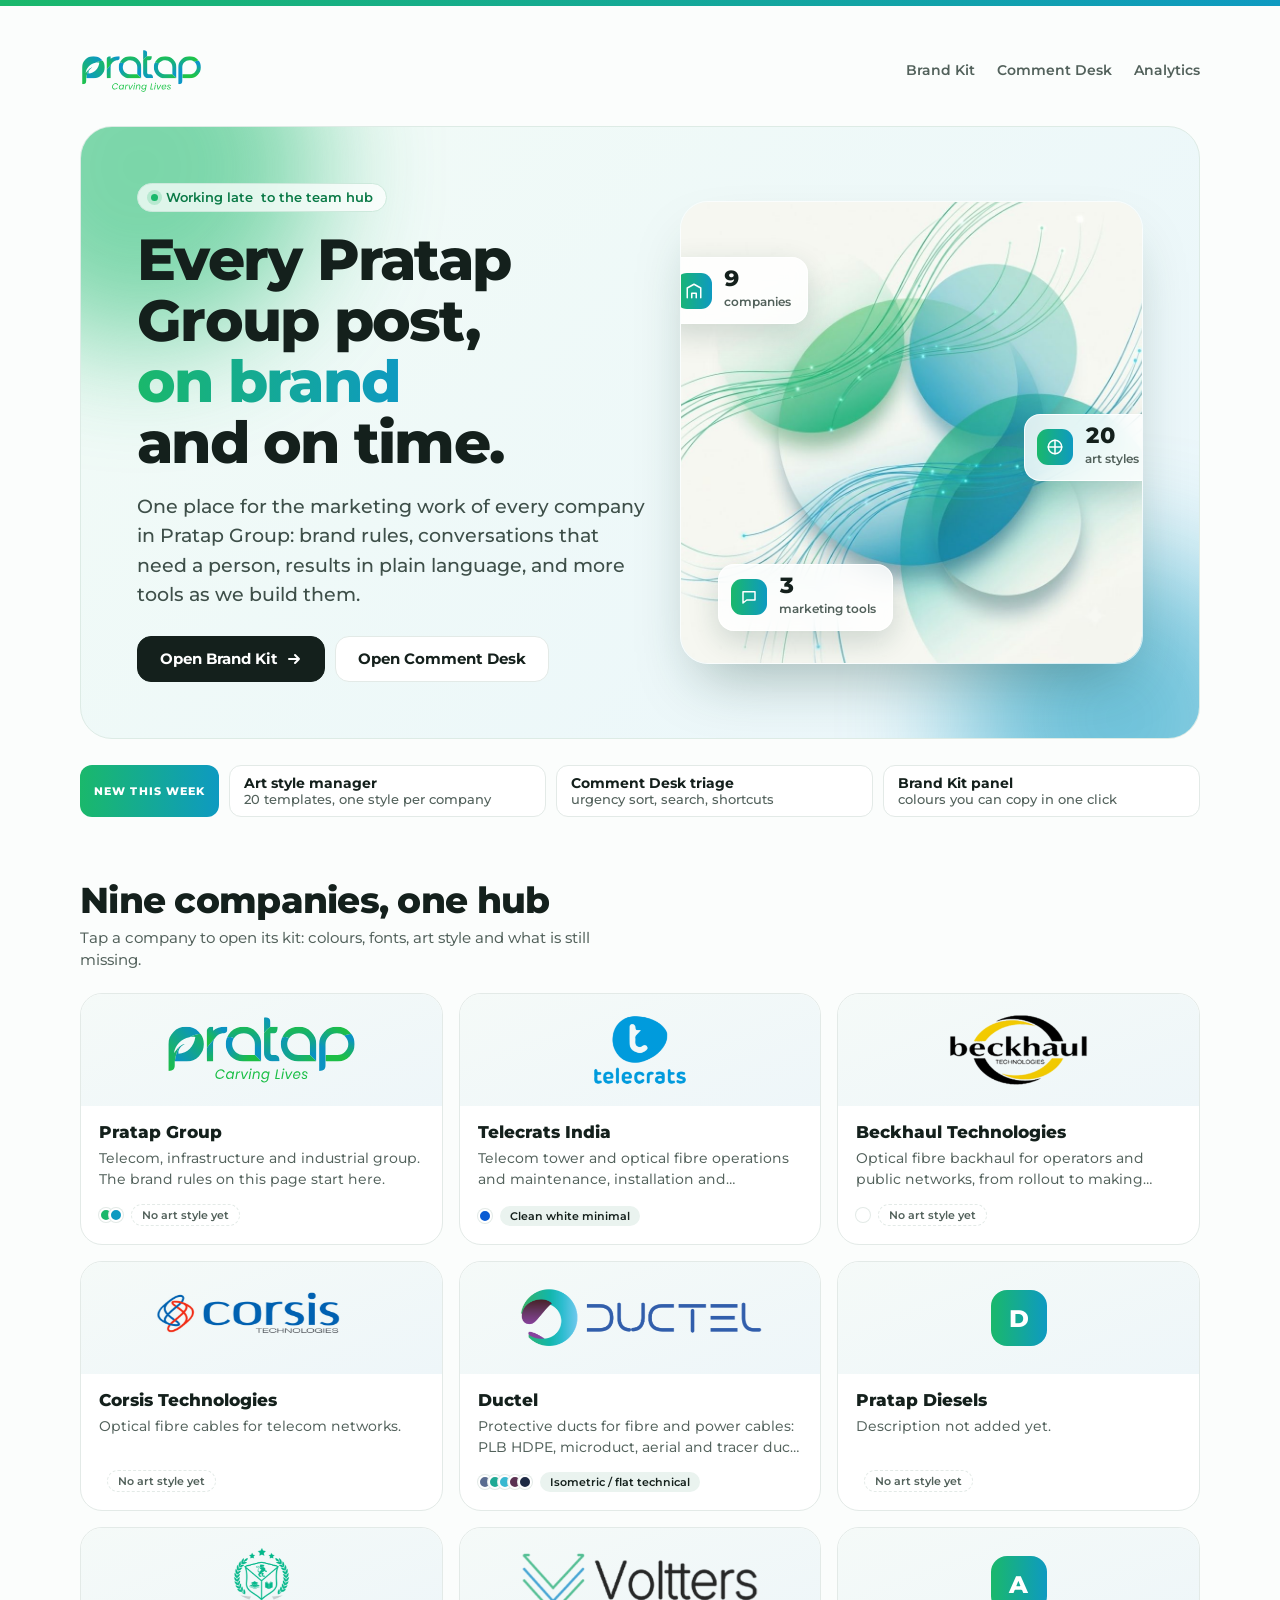
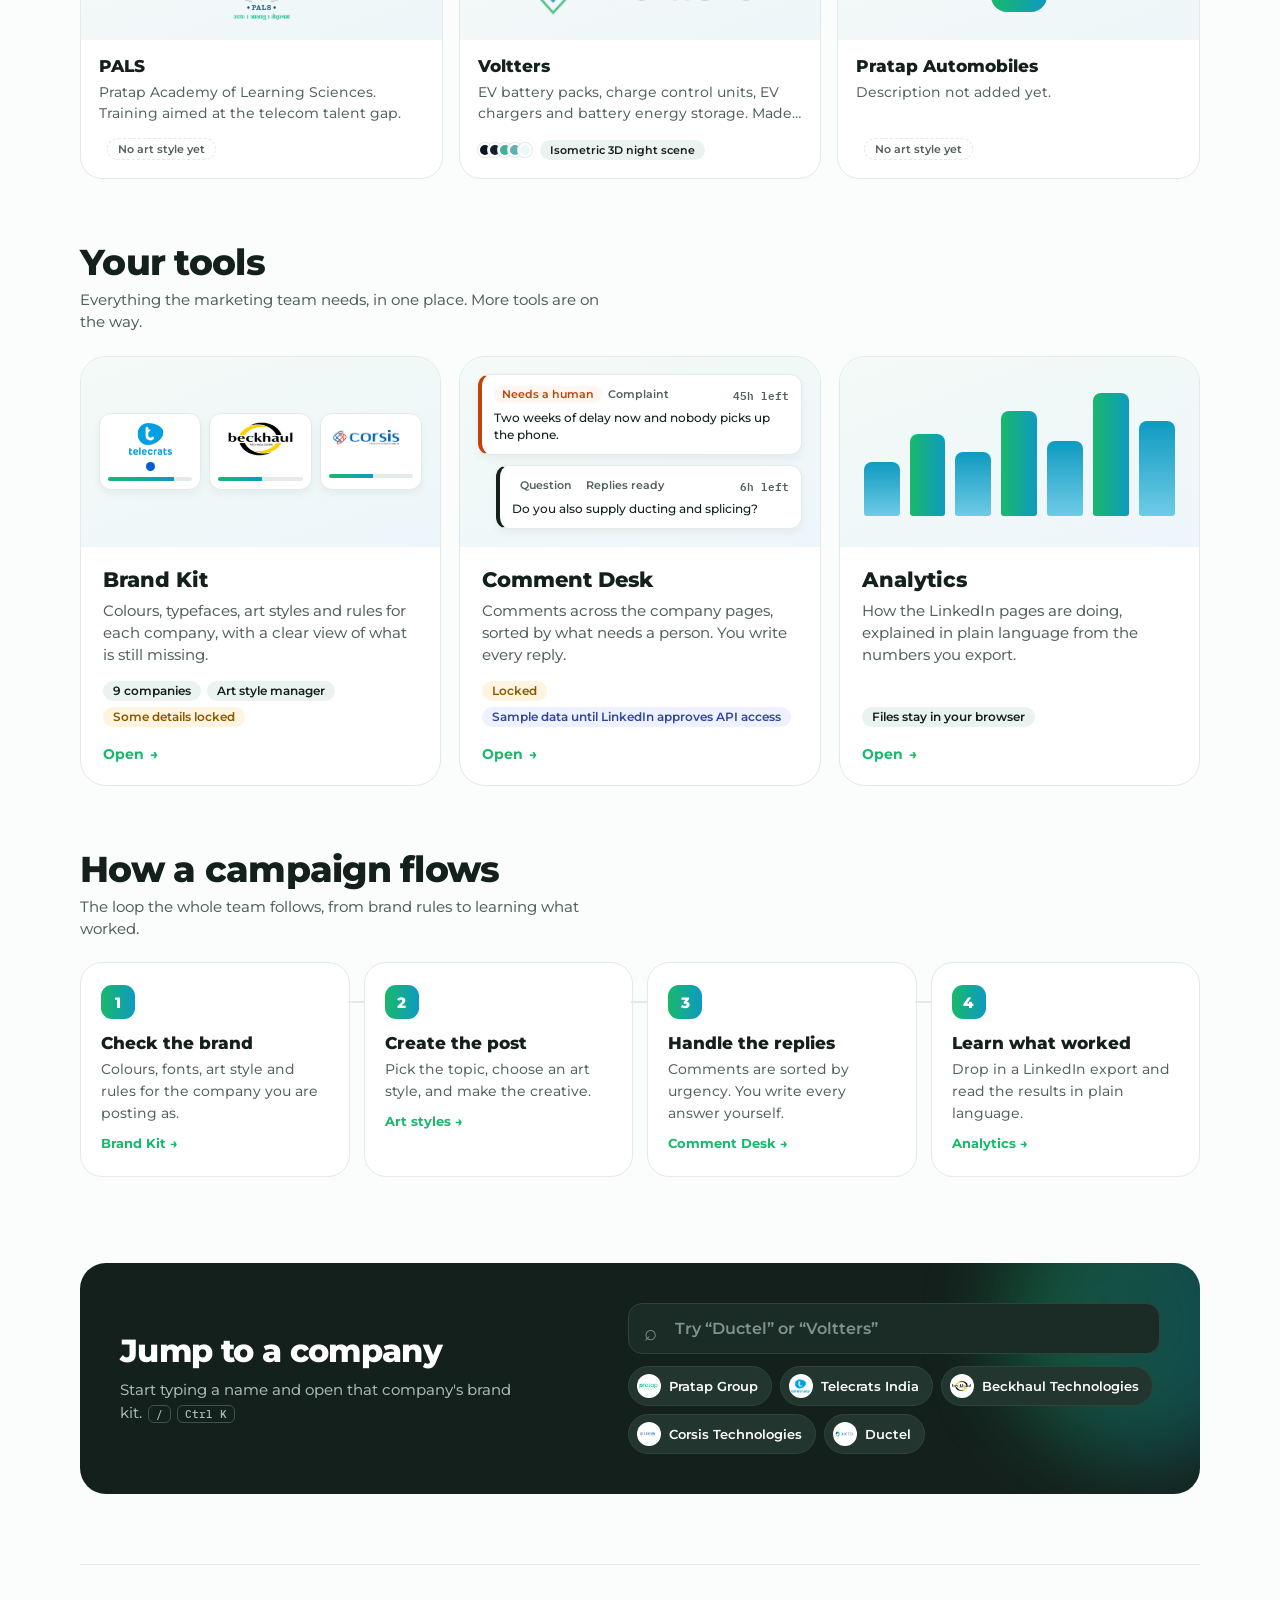
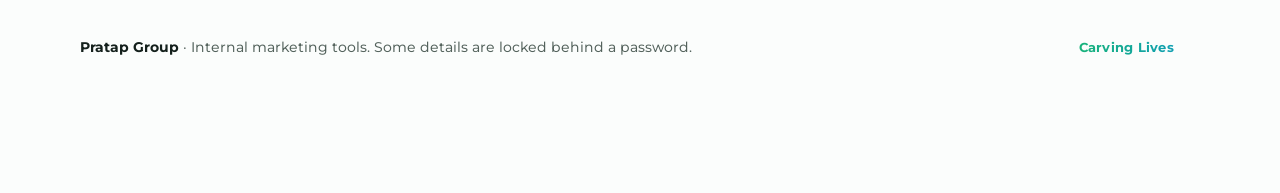
==== commit 5e0ce077: "Home: position the hub as marketing-wide, not LinkedIn-only Co-Authored-By: Claude Sonnet 5.5 <norep" ====
--- a/index.html
+++ b/index.html
@@ -2,7 +2,7 @@
 <html lang="en"><head><meta charset="utf-8"><meta name="viewport" content="width=device-width,initial-scale=1">
 <title>Pratap Marketing Hub</title>
 <meta name="robots" content="noindex">
-<meta name="description" content="One place for the LinkedIn work across every Pratap Group company: brand rules, comments that need a person, and results in plain language.">
+<meta name="description" content="One place for the marketing work of every company in Pratap Group: brand rules, comments that need a person, results in plain language, and more tools to come.">
 <meta name="theme-color" content="#1AB86B">
 <meta property="og:type" content="website"><meta property="og:title" content="Pratap Marketing Hub"><meta property="og:description" content="Every Pratap Group post, on brand and on time. Brand Kit, Comment Desk and Analytics in one place.">
 <meta property="og:image" content="https://sharmaxhimanshu1-arch.github.io/pratap-marketing-hub/assets/hero.jpg"><meta name="twitter:card" content="summary_large_image">
@@ -10,7 +10,7 @@
 <link rel="preconnect" href="https://fonts.googleapis.com"><link rel="preconnect" href="https://fonts.gstatic.com" crossorigin>
 <link rel="stylesheet" href="https://fonts.googleapis.com/css2?family=IBM+Plex+Mono:wght@400;500&family=Montserrat:wght@400;500;600;700;800&display=swap">
 <link rel="stylesheet" href="assets/site.css?v=8">
-<link rel="stylesheet" href="assets/home.css?v=3">
+<link rel="stylesheet" href="assets/home.css?v=4">
 </head><body class="home">
 <nav class="nav" aria-label="Site"><a class="brand" href="index.html" aria-label="Pratap Marketing Hub home"><img src="assets/pratap-logo.svg?v=4" alt="Pratap Group, Carving Lives"><span class="sr">Marketing Hub</span></a><a href="brand-kit.html">Brand Kit</a><a href="comment-desk.html">Comment Desk</a><a href="analytics.html">Analytics</a></nav>
 <main class="wrap">
@@ -18,7 +18,7 @@
   <div>
    <span class="hi"><i></i><span id="greet">Welcome</span> to the team hub</span>
    <h1>Every Pratap Group post, <em>on brand</em> and on time.</h1>
-   <p class="lead">One place for the LinkedIn work across every company in Pratap Group: the brand rules behind each post, and the conversations that need a person.</p>
+   <p class="lead">One place for the marketing work of every company in Pratap Group: brand rules, conversations that need a person, results in plain language, and more tools as we build them.</p>
    <a class="resume" id="resume" href="#" hidden><span class="rdot"></span><span>Continue where you left off: <b id="rlabel"></b></span><svg viewBox="0 0 16 16" fill="none" stroke="currentColor" stroke-width="2" stroke-linecap="round" stroke-linejoin="round"><path d="M3 8h10M9 4l4 4-4 4"/></svg></a>
    <div class="h-cta">
     <a class="hbtn pri" href="brand-kit.html">Open Brand Kit <svg viewBox="0 0 16 16" fill="none" stroke="currentColor" stroke-width="2" stroke-linecap="round" stroke-linejoin="round"><path d="M3 8h10M9 4l4 4-4 4"/></svg></a>
@@ -29,7 +29,7 @@
    <img src="assets/hero.jpg?v=4" alt="">
    <div class="glass g1"><span class="gi"><svg viewBox="0 0 24 24" fill="none" stroke="currentColor" stroke-width="2" stroke-linecap="round" stroke-linejoin="round"><path d="M3 21V8l9-5 9 5v13M9 21v-6h6v6"/></svg></span><div><b id="n-co">9</b><span>companies</span></div></div>
    <div class="glass g2"><span class="gi"><svg viewBox="0 0 24 24" fill="none" stroke="currentColor" stroke-width="2" stroke-linecap="round" stroke-linejoin="round"><circle cx="12" cy="12" r="9"/><path d="M12 3v18M3 12h18"/></svg></span><div><b id="n-st">20</b><span>art styles</span></div></div>
-   <div class="glass g3"><span class="gi"><svg viewBox="0 0 24 24" fill="none" stroke="currentColor" stroke-width="2" stroke-linecap="round" stroke-linejoin="round"><path d="M4 5h16v11H9l-5 4z"/></svg></span><div><b>8</b><span>LinkedIn pages</span></div></div>
+   <div class="glass g3"><span class="gi"><svg viewBox="0 0 24 24" fill="none" stroke="currentColor" stroke-width="2" stroke-linecap="round" stroke-linejoin="round"><path d="M4 5h16v11H9l-5 4z"/></svg></span><div><b>3</b><span>marketing tools</span></div></div>
   </div>
  </section>
 
@@ -43,7 +43,7 @@
  <div class="sh rv" id="companies"><div><h2>Nine companies, one hub</h2><p>Tap a company to open its kit: colours, fonts, art style and what is still missing.</p></div></div>
  <section class="cgrid" id="cgrid" aria-label="Companies in Pratap Group"></section>
 
- <div class="sh rv"><div><h2>Your tools</h2><p>Everything the marketing team needs for LinkedIn, in one place.</p></div></div>
+ <div class="sh rv"><div><h2>Your tools</h2><p>Everything the marketing team needs, in one place. More tools are on the way.</p></div></div>
  <section class="tools" aria-label="Tools">
   <a class="tool rv" href="brand-kit.html">
    <div class="prev"><div class="mk" id="mk-prev" aria-hidden="true"></div></div>
@@ -59,10 +59,10 @@
   </a>
  </section>
 
- <div class="sh rv"><div><h2>How a post flows</h2><p>The loop the whole team follows, from brand rules to learning what worked.</p></div></div>
+ <div class="sh rv"><div><h2>How a campaign flows</h2><p>The loop the whole team follows, from brand rules to learning what worked.</p></div></div>
  <section class="flow rv" aria-label="Workflow">
   <div class="step"><h3>Check the brand</h3><p>Colours, fonts, art style and rules for the company you are posting as.</p><a href="brand-kit.html">Brand Kit →</a></div>
-  <div class="step"><h3>Create the post</h3><p>Pick the next topic, choose an art style, and make the creative.</p><a href="brand-kit.html#art">Art styles →</a></div>
+  <div class="step"><h3>Create the post</h3><p>Pick the topic, choose an art style, and make the creative.</p><a href="brand-kit.html#art">Art styles →</a></div>
   <div class="step"><h3>Handle the replies</h3><p>Comments are sorted by urgency. You write every answer yourself.</p><a href="comment-desk.html">Comment Desk →</a></div>
   <div class="step"><h3>Learn what worked</h3><p>Drop in a LinkedIn export and read the results in plain language.</p><a href="analytics.html">Analytics →</a></div>
  </section>
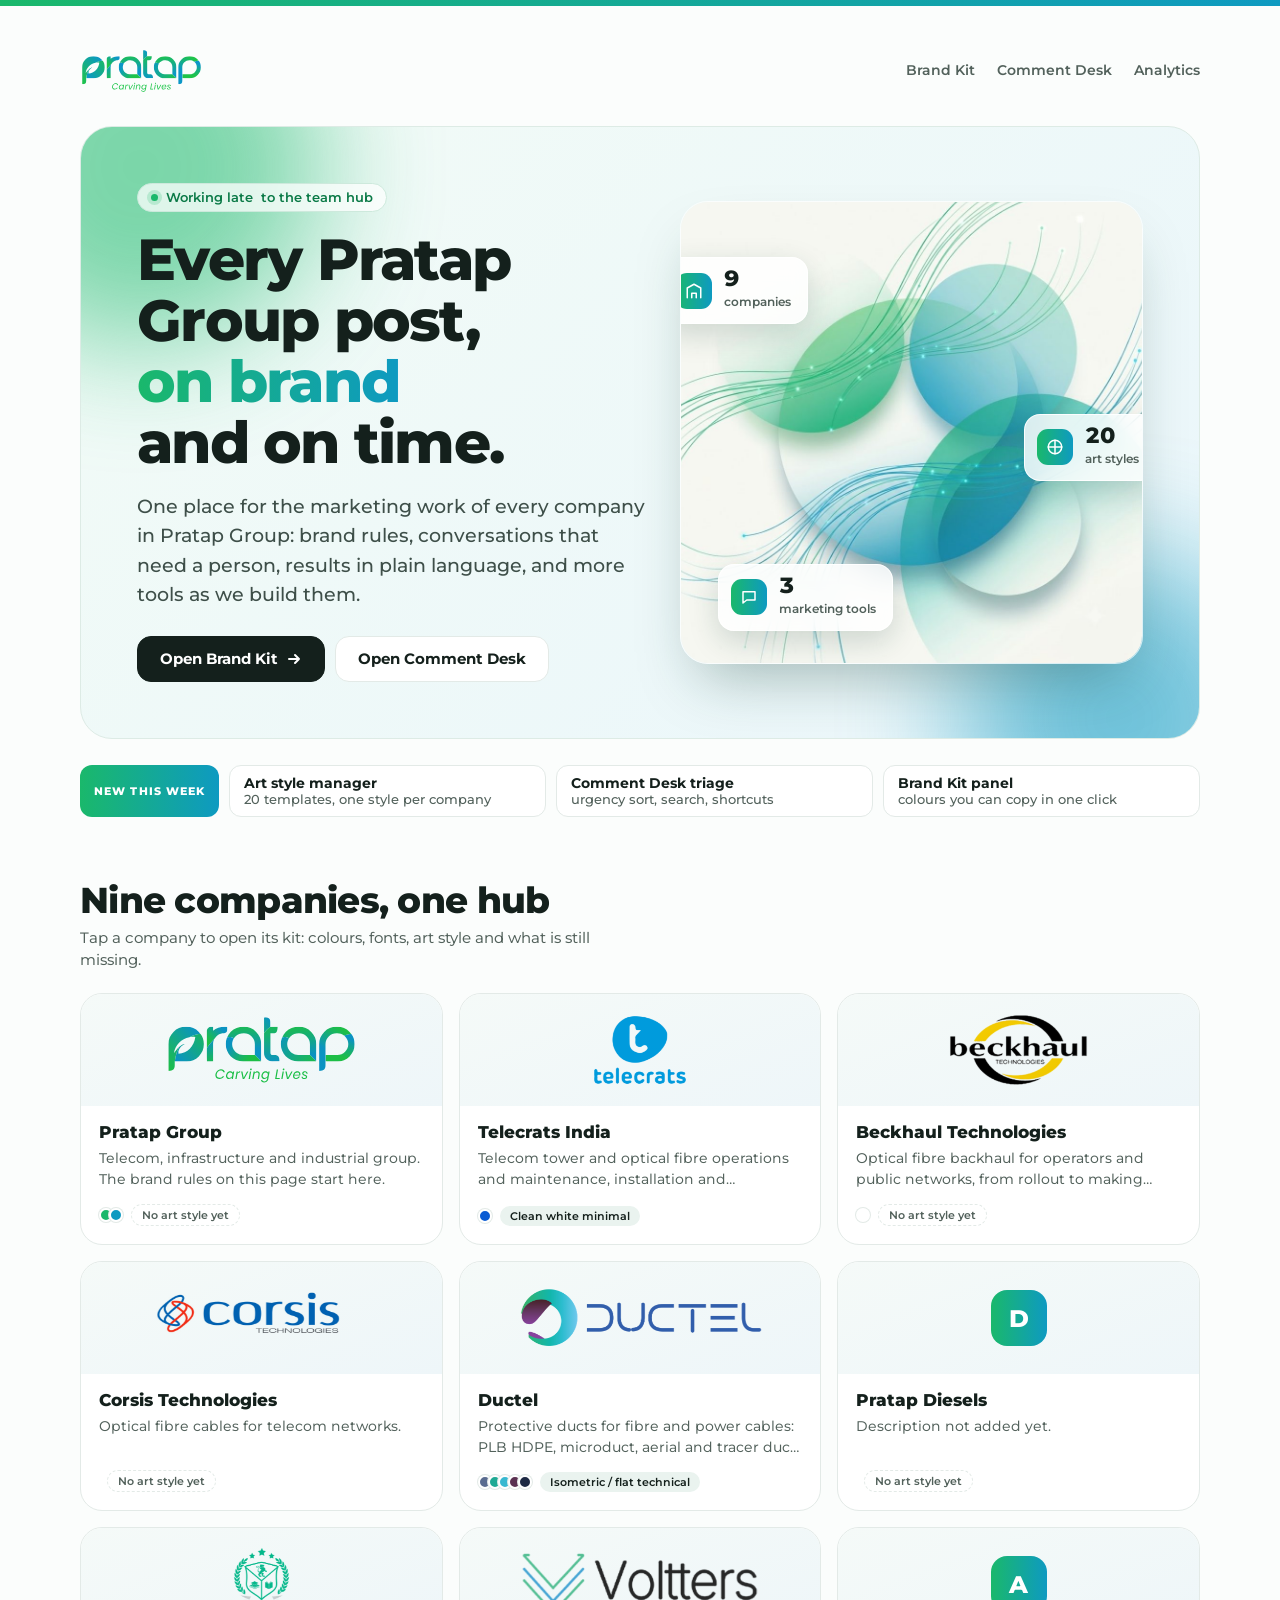
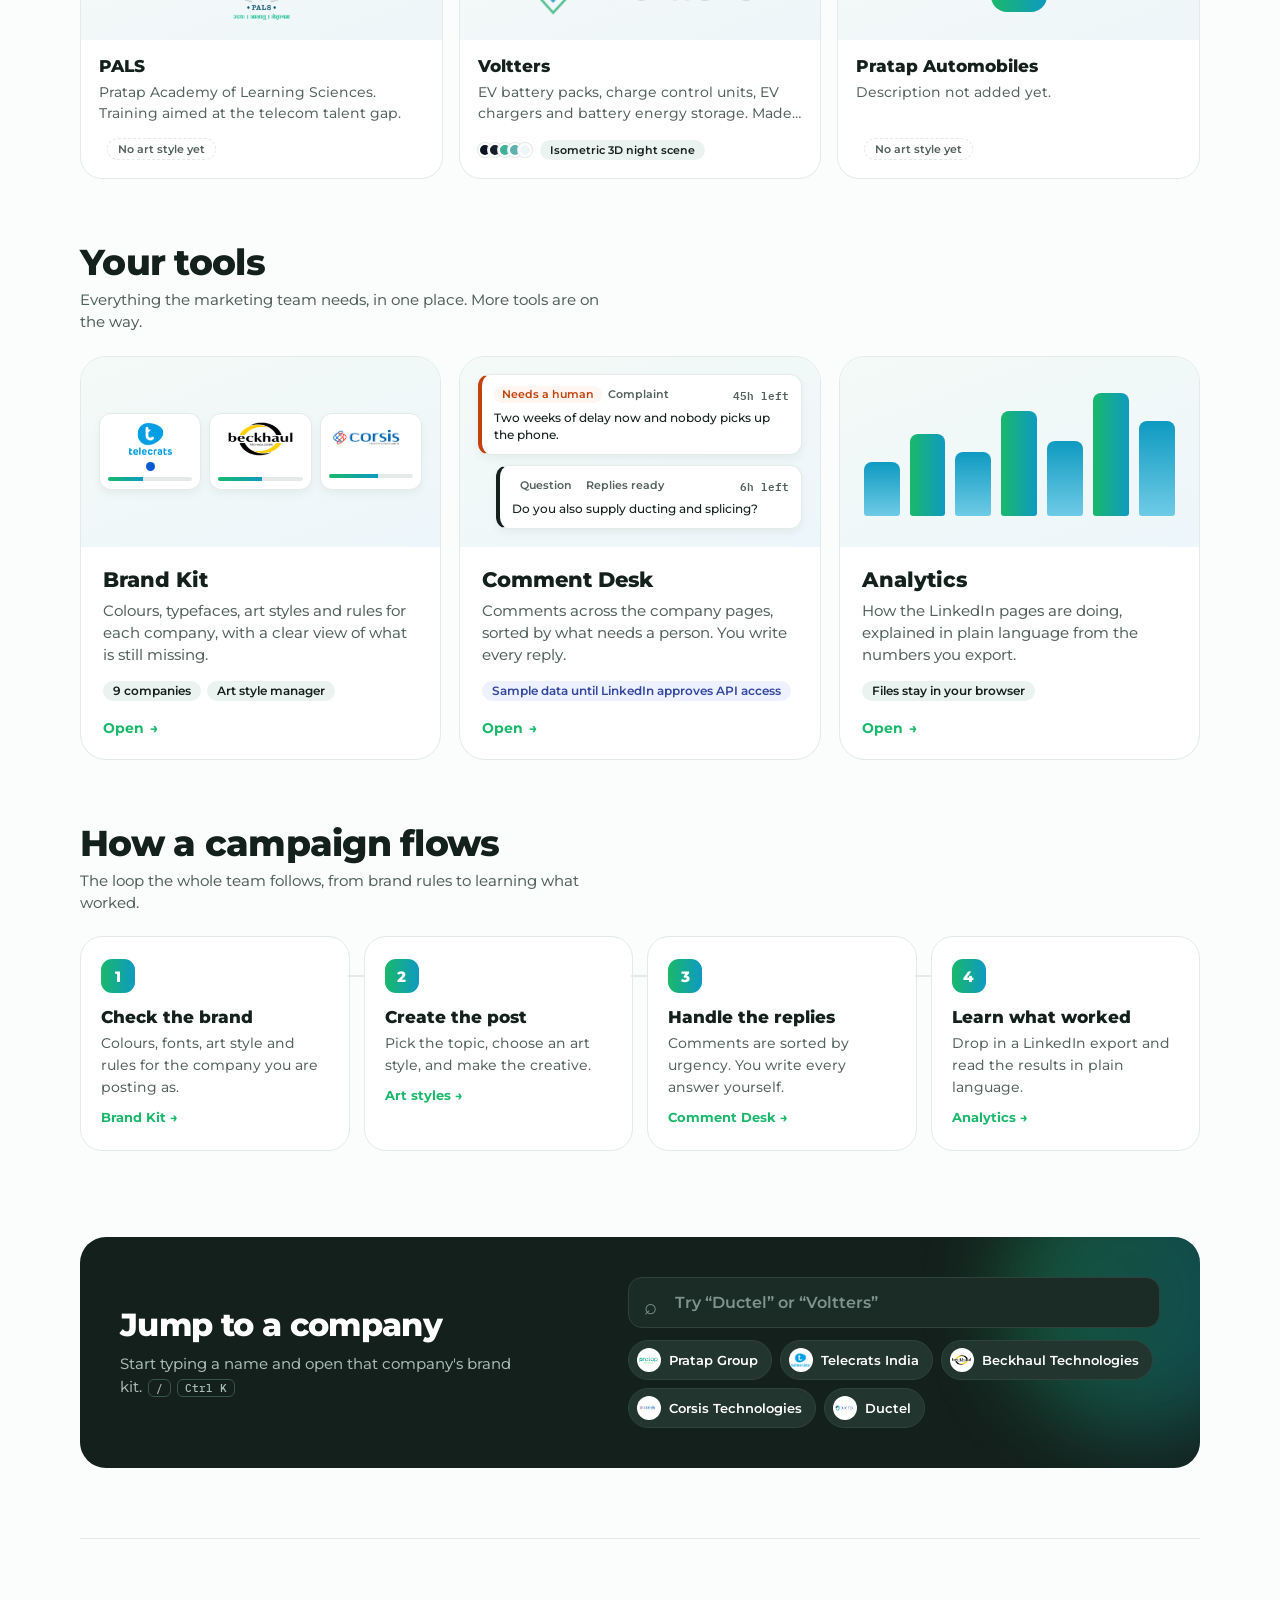
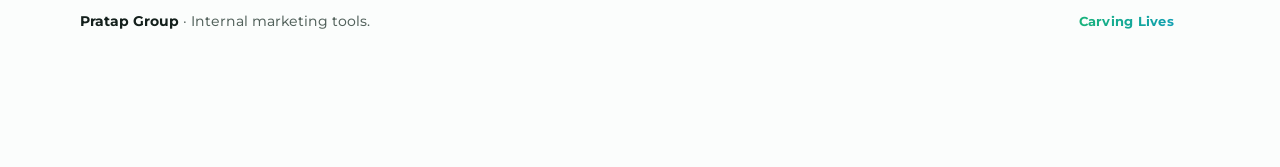
==== commit 3eda181c: "Remove the password lock from the whole site Data now loads as plain files: brandkit.details.json, c" ====
--- a/index.html
+++ b/index.html
@@ -47,11 +47,11 @@
  <section class="tools" aria-label="Tools">
   <a class="tool rv" href="brand-kit.html">
    <div class="prev"><div class="mk" id="mk-prev" aria-hidden="true"></div></div>
-   <div class="tbody"><h3>Brand Kit</h3><p>Colours, typefaces, art styles and rules for each company, with a clear view of what is still missing.</p><div class="tags"><span class="tag">9 companies</span><span class="tag">Art style manager</span><span class="tag lock">Some details locked</span></div><span class="tgo">Open <span>→</span></span></div>
+   <div class="tbody"><h3>Brand Kit</h3><p>Colours, typefaces, art styles and rules for each company, with a clear view of what is still missing.</p><div class="tags"><span class="tag">9 companies</span><span class="tag">Art style manager</span></div><span class="tgo">Open <span>→</span></span></div>
   </a>
   <a class="tool rv d1" href="comment-desk.html">
    <div class="prev" aria-hidden="true"><div class="cm"><div><span class="pl">Needs a human</span><span>Complaint</span><span class="tm">45h left</span></div><p>Two weeks of delay now and nobody picks up the phone.</p></div><div class="cm b"><div><span class="pl">Question</span><span>Replies ready</span><span class="tm">6h left</span></div><p>Do you also supply ducting and splicing?</p></div></div>
-   <div class="tbody"><h3>Comment Desk</h3><p>Comments across the company pages, sorted by what needs a person. You write every reply.</p><div class="tags"><span class="tag lock">Locked</span><span class="tag samp">Sample data until LinkedIn approves API access</span></div><span class="tgo">Open <span>→</span></span></div>
+   <div class="tbody"><h3>Comment Desk</h3><p>Comments across the company pages, sorted by what needs a person. You write every reply.</p><div class="tags"><span class="tag samp">Sample data until LinkedIn approves API access</span></div><span class="tgo">Open <span>→</span></span></div>
   </a>
   <a class="tool rv d2" href="analytics.html">
    <div class="prev" aria-hidden="true"><div class="an"><b style="height:42%"></b><b style="height:64%"></b><b style="height:50%"></b><b style="height:82%"></b><b style="height:58%"></b><b style="height:96%"></b><b style="height:74%"></b></div></div>
@@ -73,7 +73,7 @@
   <div class="jbox"><input type="text" id="jq" placeholder="Try &ldquo;Ductel&rdquo; or &ldquo;Voltters&rdquo;" aria-label="Search companies" autocomplete="off"><div class="jres" id="jres"></div></div>
  </section>
 
- <footer class="hfoot"><span><b>Pratap Group</b> · Internal marketing tools. Some details are locked behind a password.</span><span class="cl">Carving Lives</span></footer>
+ <footer class="hfoot"><span><b>Pratap Group</b> · Internal marketing tools.</span><span class="cl">Carving Lives</span></footer>
 </main>
 <script>
 (function(){
--- a/assets/site.css
+++ b/assets/site.css
@@ -146,12 +146,6 @@
 .nav a:hover{color:var(--fg)}
 .nav a[aria-current="page"]{color:var(--fg);border-bottom-color:var(--fg)}
 .nav .brand{color:var(--fg);font:700 16px var(--serif);margin-right:auto;border:0}
-.lockbar{max-width:960px;margin:0 auto 24px;padding:12px 14px;background:var(--soft);border-radius:6px;display:flex;flex-wrap:wrap;gap:10px;align-items:center;font-size:14px}
-.lockbar strong{font-weight:600}
-.lockbar input#pw{font:14px var(--sans);flex:1 1 180px;min-width:0;border:1px solid var(--line);border-radius:4px;padding:8px 12px;background:var(--bg);color:var(--fg)}
-.lockbar .msg{flex-basis:100%;font:12px var(--mono);color:var(--crit)}
-.blur{filter:blur(6px);user-select:none;pointer-events:none;color:var(--muted)}
-.blurbox{margin:10px 0;padding:12px 0}
 .cards{border-top:1px solid var(--line);margin-top:28px}
 .card{display:block;padding:22px 0;border-bottom:1px solid var(--line);color:inherit;text-decoration:none}
 .card h2{margin:0 0 4px}
@@ -182,7 +176,6 @@
 .nav .brand img{height:46px;width:auto;display:block}
 .nav a:not(.brand){font-weight:600}
 .nav a[aria-current="page"]{border-bottom-color:var(--green)}
-.lockbar{background:var(--soft);border:1px solid var(--line)}
 .hero{display:grid;grid-template-columns:minmax(0,1.1fr) minmax(0,.9fr);gap:36px;align-items:center;padding-block:12px 36px}
 .hero h1{font-size:44px}
 .kicker{display:inline-block;font:600 12px var(--sans);letter-spacing:.09em;text-transform:uppercase;padding-bottom:6px;margin-bottom:14px;background:var(--grad) bottom/100% 3px no-repeat}
@@ -236,10 +229,5 @@
 .nologo{font:500 11px var(--sans);color:var(--muted)}
 .klogo img{mix-blend-mode:multiply}
 
-.pwwrap{position:relative;flex:1 1 180px;min-width:0;display:flex}
-.pwwrap input#pw{flex:1;padding-right:44px}
-.eye{position:absolute;right:2px;top:50%;transform:translateY(-50%);width:38px;height:34px;display:flex;align-items:center;justify-content:center;border:0;background:none;color:var(--muted);cursor:pointer;border-radius:6px}
-.eye:hover{color:var(--fg)}
-.eye:focus-visible{outline:2px solid var(--fg);outline-offset:1px}
 
 @media (max-width:520px){.nav{gap:2px 12px;flex-wrap:nowrap}.nav .brand img{height:32px}.nav a:not(.brand){font-size:12.5px;padding-inline:0;white-space:nowrap}}
--- a/assets/home.css
+++ b/assets/home.css
@@ -54,7 +54,7 @@
 .tbody p{margin:0;color:var(--muted);font-size:14.5px;line-height:1.55;flex:1}
 .tags{display:flex;flex-wrap:wrap;gap:6px;margin-top:6px}
 .tag{font:600 11.5px var(--sans);background:var(--chip);color:var(--fg);padding:3px 10px;border-radius:99px}
-.tag.lock{background:#FFF4E0;color:#8A5A00}.tag.samp{background:#EEF1FF;color:#33479E}
+.tag.samp{background:#EEF1FF;color:#33479E}
 .tgo{margin-top:10px;font:700 14px var(--sans);color:var(--green);display:inline-flex;gap:6px;align-items:center}
 .tool:hover .tgo span{transform:translateX(4px)}.tgo span{transition:.2s}
 /* mini previews */
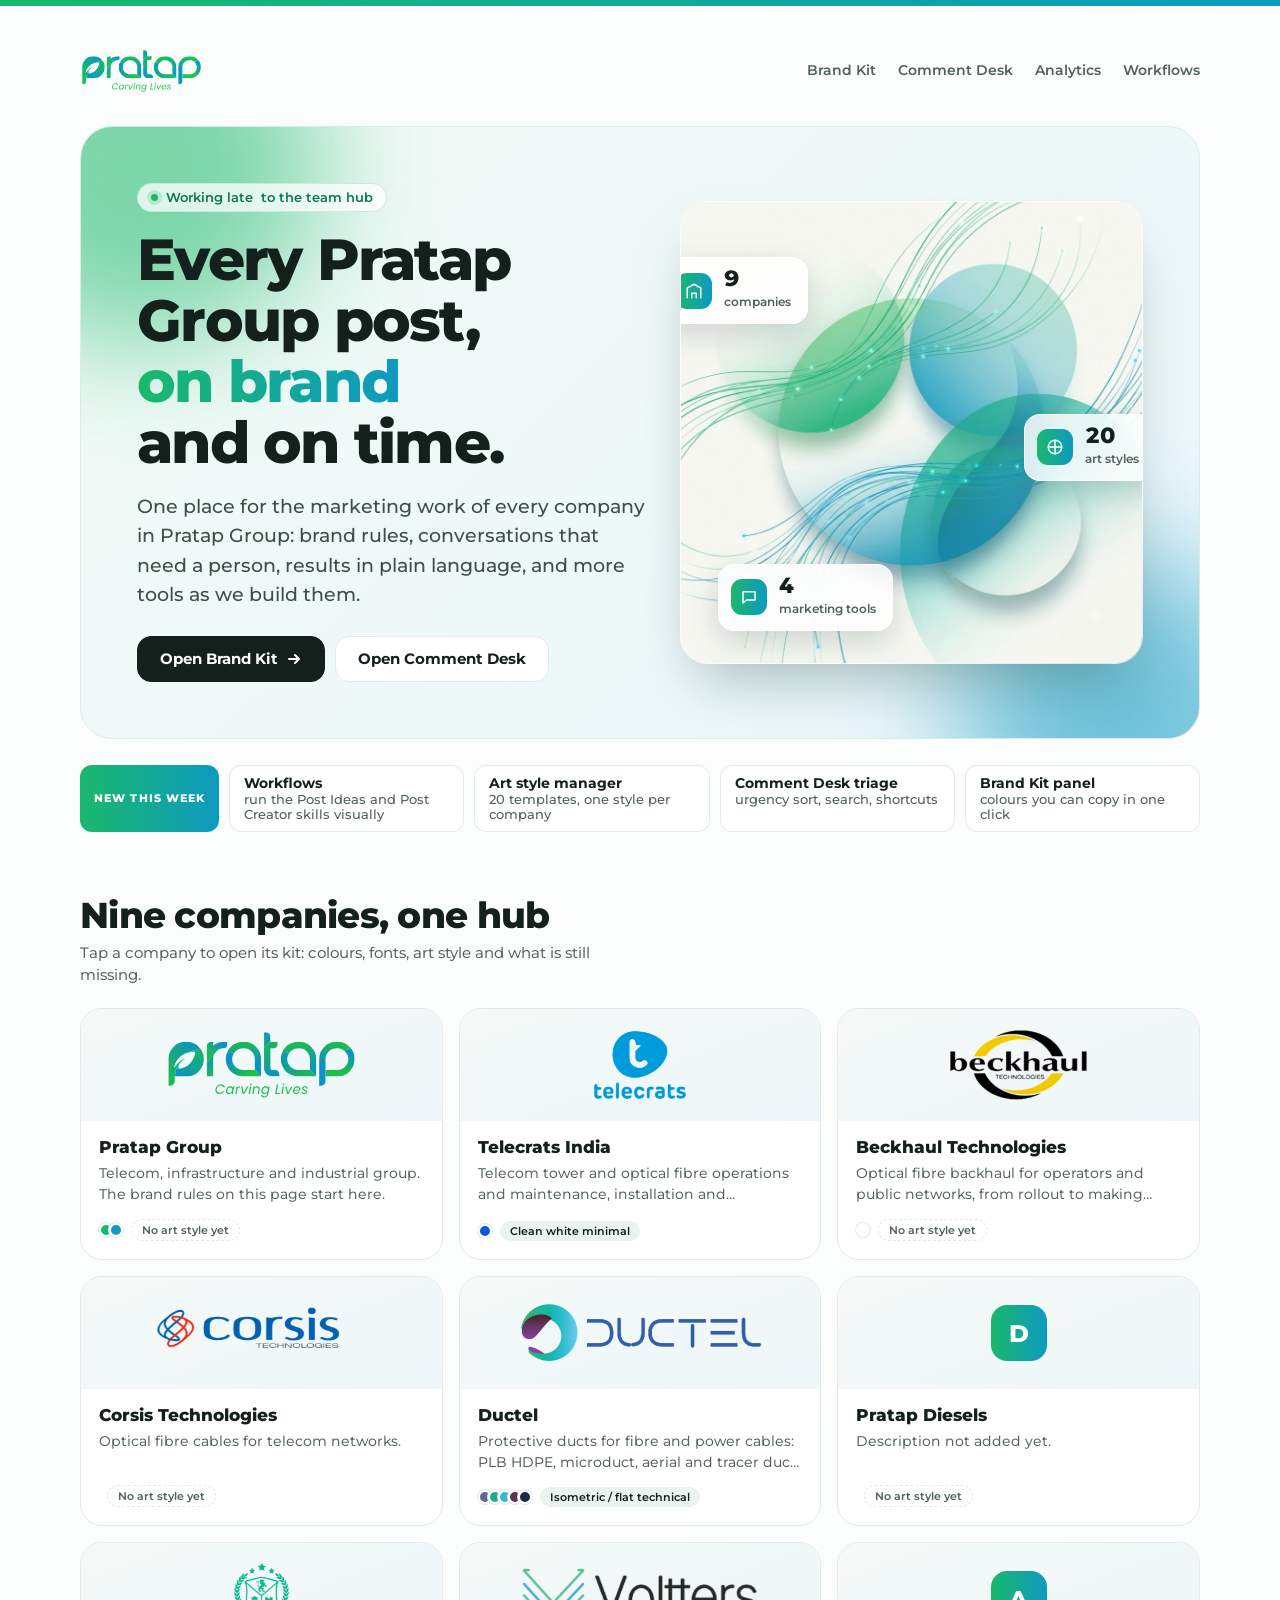
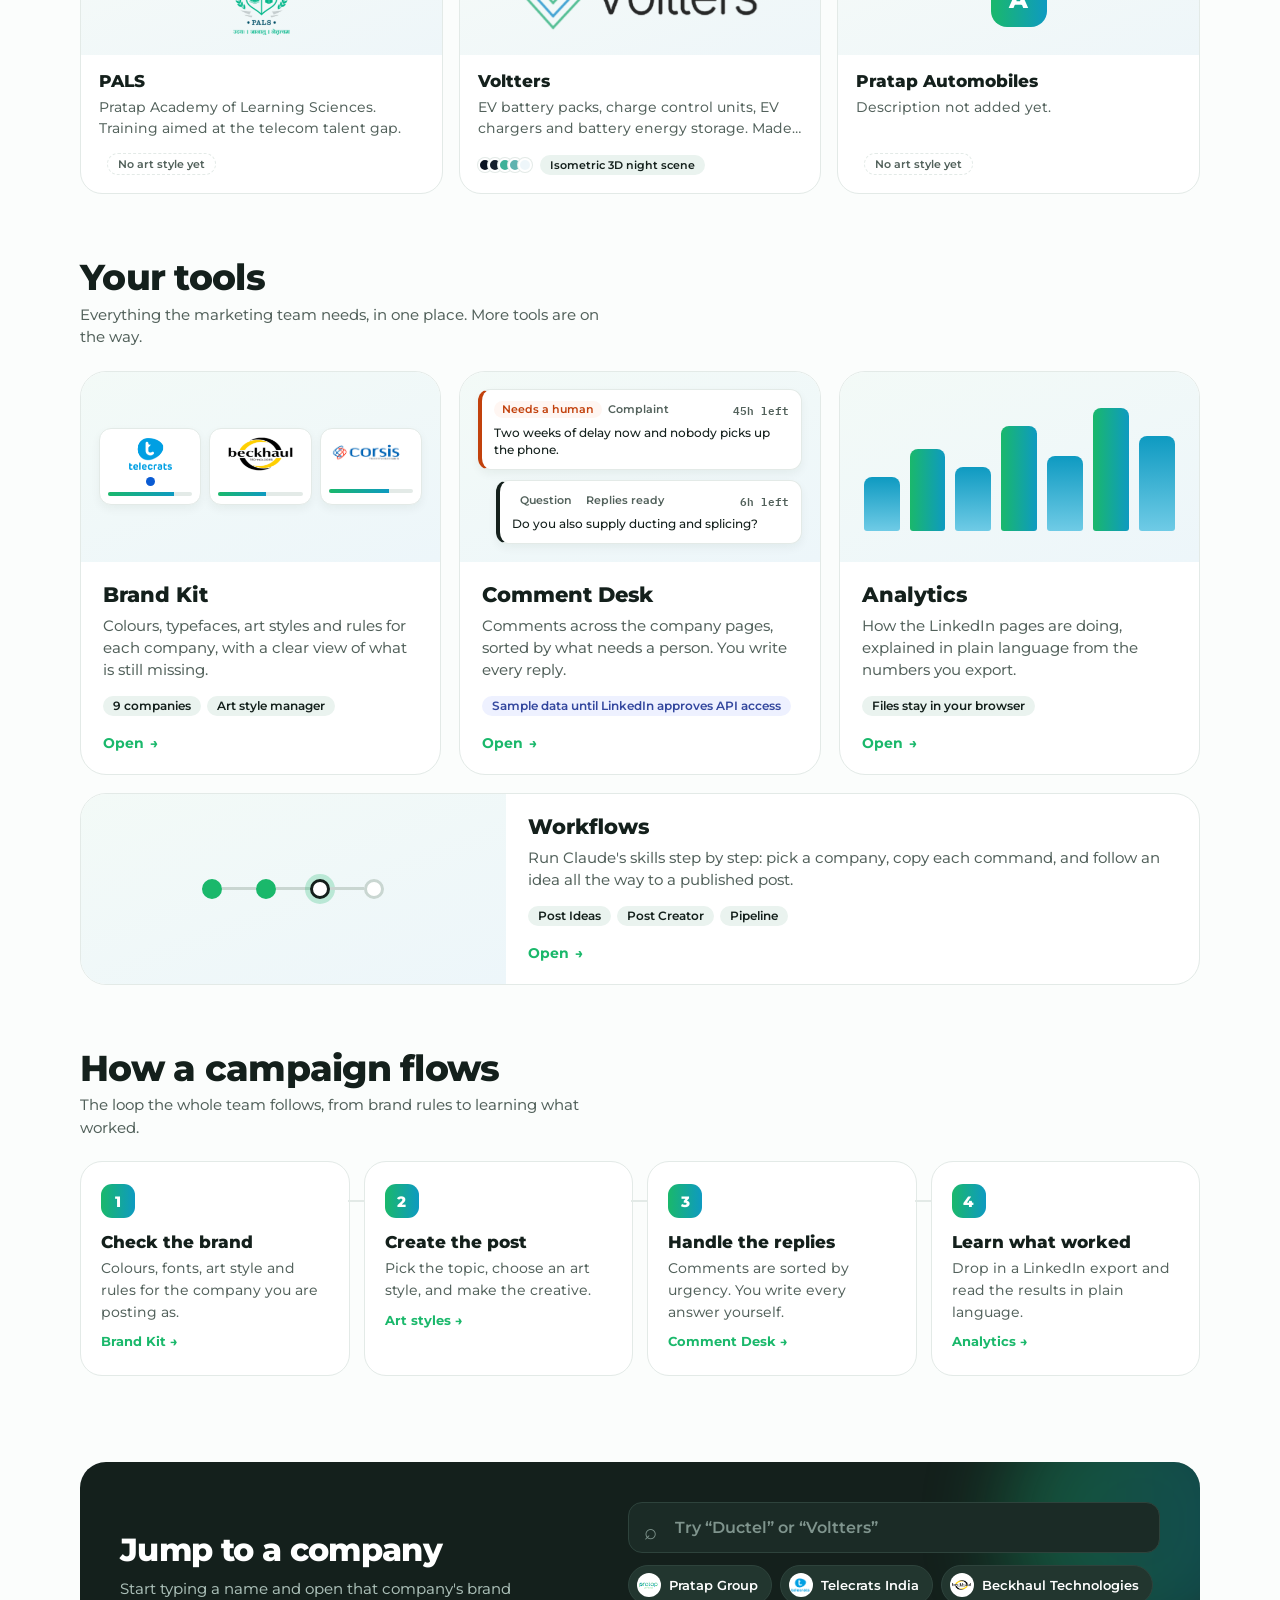
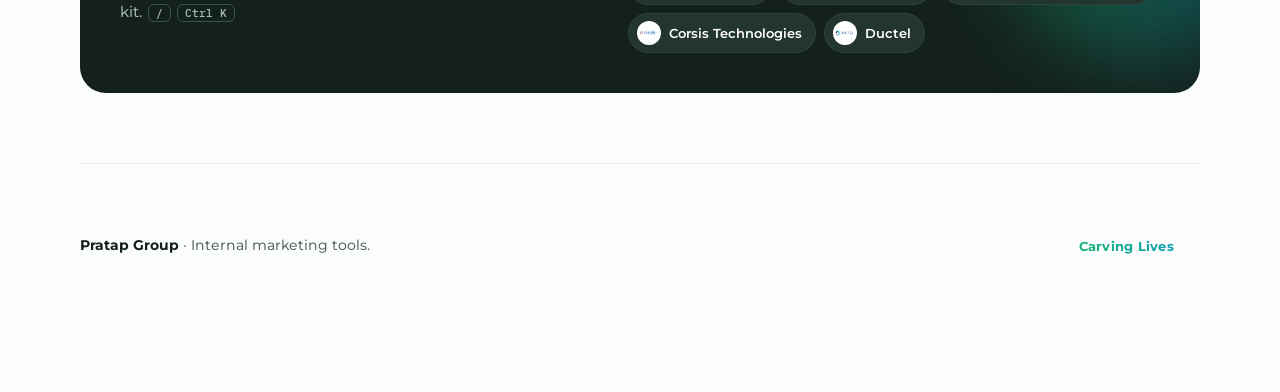
==== commit efb4b851: "Add Workflows page: visual runner for the Post Ideas and Post Creator skills Two workflows plus a Pi" ====
--- a/index.html
+++ b/index.html
@@ -4,15 +4,15 @@
 <meta name="robots" content="noindex">
 <meta name="description" content="One place for the marketing work of every company in Pratap Group: brand rules, comments that need a person, results in plain language, and more tools to come.">
 <meta name="theme-color" content="#1AB86B">
-<meta property="og:type" content="website"><meta property="og:title" content="Pratap Marketing Hub"><meta property="og:description" content="Every Pratap Group post, on brand and on time. Brand Kit, Comment Desk and Analytics in one place.">
+<meta property="og:type" content="website"><meta property="og:title" content="Pratap Marketing Hub"><meta property="og:description" content="Every Pratap Group post, on brand and on time. Brand Kit, Comment Desk, Analytics and Workflows in one place.">
 <meta property="og:image" content="https://sharmaxhimanshu1-arch.github.io/pratap-marketing-hub/assets/hero.jpg"><meta name="twitter:card" content="summary_large_image">
 <link rel="icon" href="data:image/svg+xml,%3Csvg xmlns='http://www.w3.org/2000/svg' viewBox='0 0 64 64'%3E%3Cdefs%3E%3ClinearGradient id='g' x1='0' x2='1'%3E%3Cstop offset='0' stop-color='%231AB86B'/%3E%3Cstop offset='1' stop-color='%230E9AC1'/%3E%3C/linearGradient%3E%3C/defs%3E%3Crect width='64' height='64' rx='16' fill='url(%23g)'/%3E%3Cpath d='M22 48V16h13a10 10 0 010 20H22' fill='none' stroke='white' stroke-width='7' stroke-linecap='round' stroke-linejoin='round'/%3E%3C/svg%3E">
 <link rel="preconnect" href="https://fonts.googleapis.com"><link rel="preconnect" href="https://fonts.gstatic.com" crossorigin>
 <link rel="stylesheet" href="https://fonts.googleapis.com/css2?family=IBM+Plex+Mono:wght@400;500&family=Montserrat:wght@400;500;600;700;800&display=swap">
-<link rel="stylesheet" href="assets/site.css?v=8">
-<link rel="stylesheet" href="assets/home.css?v=4">
+<link rel="stylesheet" href="assets/site.css?v=9">
+<link rel="stylesheet" href="assets/home.css?v=5">
 </head><body class="home">
-<nav class="nav" aria-label="Site"><a class="brand" href="index.html" aria-label="Pratap Marketing Hub home"><img src="assets/pratap-logo.svg?v=4" alt="Pratap Group, Carving Lives"><span class="sr">Marketing Hub</span></a><a href="brand-kit.html">Brand Kit</a><a href="comment-desk.html">Comment Desk</a><a href="analytics.html">Analytics</a></nav>
+<nav class="nav" aria-label="Site"><a class="brand" href="index.html" aria-label="Pratap Marketing Hub home"><img src="assets/pratap-logo.svg?v=4" alt="Pratap Group, Carving Lives"><span class="sr">Marketing Hub</span></a><a href="brand-kit.html">Brand Kit</a><a href="comment-desk.html">Comment Desk</a><a href="analytics.html">Analytics</a><a href="workflows.html">Workflows</a></nav>
 <main class="wrap">
  <section class="h-hero">
   <div>
@@ -29,12 +29,13 @@
    <img src="assets/hero.jpg?v=4" alt="">
    <div class="glass g1"><span class="gi"><svg viewBox="0 0 24 24" fill="none" stroke="currentColor" stroke-width="2" stroke-linecap="round" stroke-linejoin="round"><path d="M3 21V8l9-5 9 5v13M9 21v-6h6v6"/></svg></span><div><b id="n-co">9</b><span>companies</span></div></div>
    <div class="glass g2"><span class="gi"><svg viewBox="0 0 24 24" fill="none" stroke="currentColor" stroke-width="2" stroke-linecap="round" stroke-linejoin="round"><circle cx="12" cy="12" r="9"/><path d="M12 3v18M3 12h18"/></svg></span><div><b id="n-st">20</b><span>art styles</span></div></div>
-   <div class="glass g3"><span class="gi"><svg viewBox="0 0 24 24" fill="none" stroke="currentColor" stroke-width="2" stroke-linecap="round" stroke-linejoin="round"><path d="M4 5h16v11H9l-5 4z"/></svg></span><div><b>3</b><span>marketing tools</span></div></div>
+   <div class="glass g3"><span class="gi"><svg viewBox="0 0 24 24" fill="none" stroke="currentColor" stroke-width="2" stroke-linecap="round" stroke-linejoin="round"><path d="M4 5h16v11H9l-5 4z"/></svg></span><div><b>4</b><span>marketing tools</span></div></div>
   </div>
  </section>
 
  <section class="new rv" aria-label="What is new">
   <span class="nt">New this week</span>
+  <a href="workflows.html"><b>Workflows</b> run the Post Ideas and Post Creator skills visually</a>
   <a href="brand-kit.html#art"><b>Art style manager</b> 20 templates, one style per company</a>
   <a href="comment-desk.html"><b>Comment Desk triage</b> urgency sort, search, shortcuts</a>
   <a href="brand-kit.html"><b>Brand Kit panel</b> colours you can copy in one click</a>
@@ -56,6 +57,10 @@
   <a class="tool rv d2" href="analytics.html">
    <div class="prev" aria-hidden="true"><div class="an"><b style="height:42%"></b><b style="height:64%"></b><b style="height:50%"></b><b style="height:82%"></b><b style="height:58%"></b><b style="height:96%"></b><b style="height:74%"></b></div></div>
    <div class="tbody"><h3>Analytics</h3><p>How the LinkedIn pages are doing, explained in plain language from the numbers you export.</p><div class="tags"><span class="tag">Files stay in your browser</span></div><span class="tgo">Open <span>→</span></span></div>
+  </a>
+  <a class="tool wide rv d3" href="workflows.html">
+   <div class="prev" aria-hidden="true"><div class="wfp"><i class="d"></i><u></u><i class="d"></i><u></u><i class="n"></i><u></u><i></i></div></div>
+   <div class="tbody"><h3>Workflows</h3><p>Run Claude's skills step by step: pick a company, copy each command, and follow an idea all the way to a published post.</p><div class="tags"><span class="tag">Post Ideas</span><span class="tag">Post Creator</span><span class="tag">Pipeline</span></div><span class="tgo">Open <span>→</span></span></div>
   </a>
  </section>
 
--- a/assets/site.css
+++ b/assets/site.css
@@ -230,4 +230,4 @@
 .klogo img{mix-blend-mode:multiply}
 
 
-@media (max-width:520px){.nav{gap:2px 12px;flex-wrap:nowrap}.nav .brand img{height:32px}.nav a:not(.brand){font-size:12.5px;padding-inline:0;white-space:nowrap}}
+@media (max-width:520px){.nav{gap:2px 14px;flex-wrap:wrap}.nav .brand img{height:32px}.nav a:not(.brand){font-size:12.5px;padding-inline:0;white-space:nowrap}}
--- a/assets/home.css
+++ b/assets/home.css
@@ -131,3 +131,13 @@
 @media (max-width:560px){.cgrid{grid-template-columns:minmax(0,1fr)}.new .nt{min-height:36px}.cgo{opacity:1;transform:none}}
 .cc .cl{height:112px;overflow:hidden;min-height:0}.cc .cl img{max-height:72px;width:auto;max-width:100%}
 .kbd{white-space:nowrap}
+/* Workflows tool card: full-width feature row */
+.rv.d3{transition-delay:.24s}
+.tool.wide{grid-column:1/-1;flex-direction:row}
+.tool.wide .prev{width:38%;height:auto;min-height:170px;flex:none}
+.wfp{display:flex;align-items:center;justify-content:center;gap:0}
+.wfp i{width:20px;height:20px;border-radius:50%;border:3px solid #C9D6D1;background:#fff;flex:none}
+.wfp i.d{background:var(--green);border-color:var(--green)}
+.wfp i.n{border-color:var(--fg);box-shadow:0 0 0 5px rgba(26,184,107,.25)}
+.wfp u{height:3px;width:34px;background:#C9D6D1;flex:none}
+@media (max-width:900px){.tool.wide{flex-direction:column}.tool.wide .prev{width:auto;height:190px;min-height:0}}
